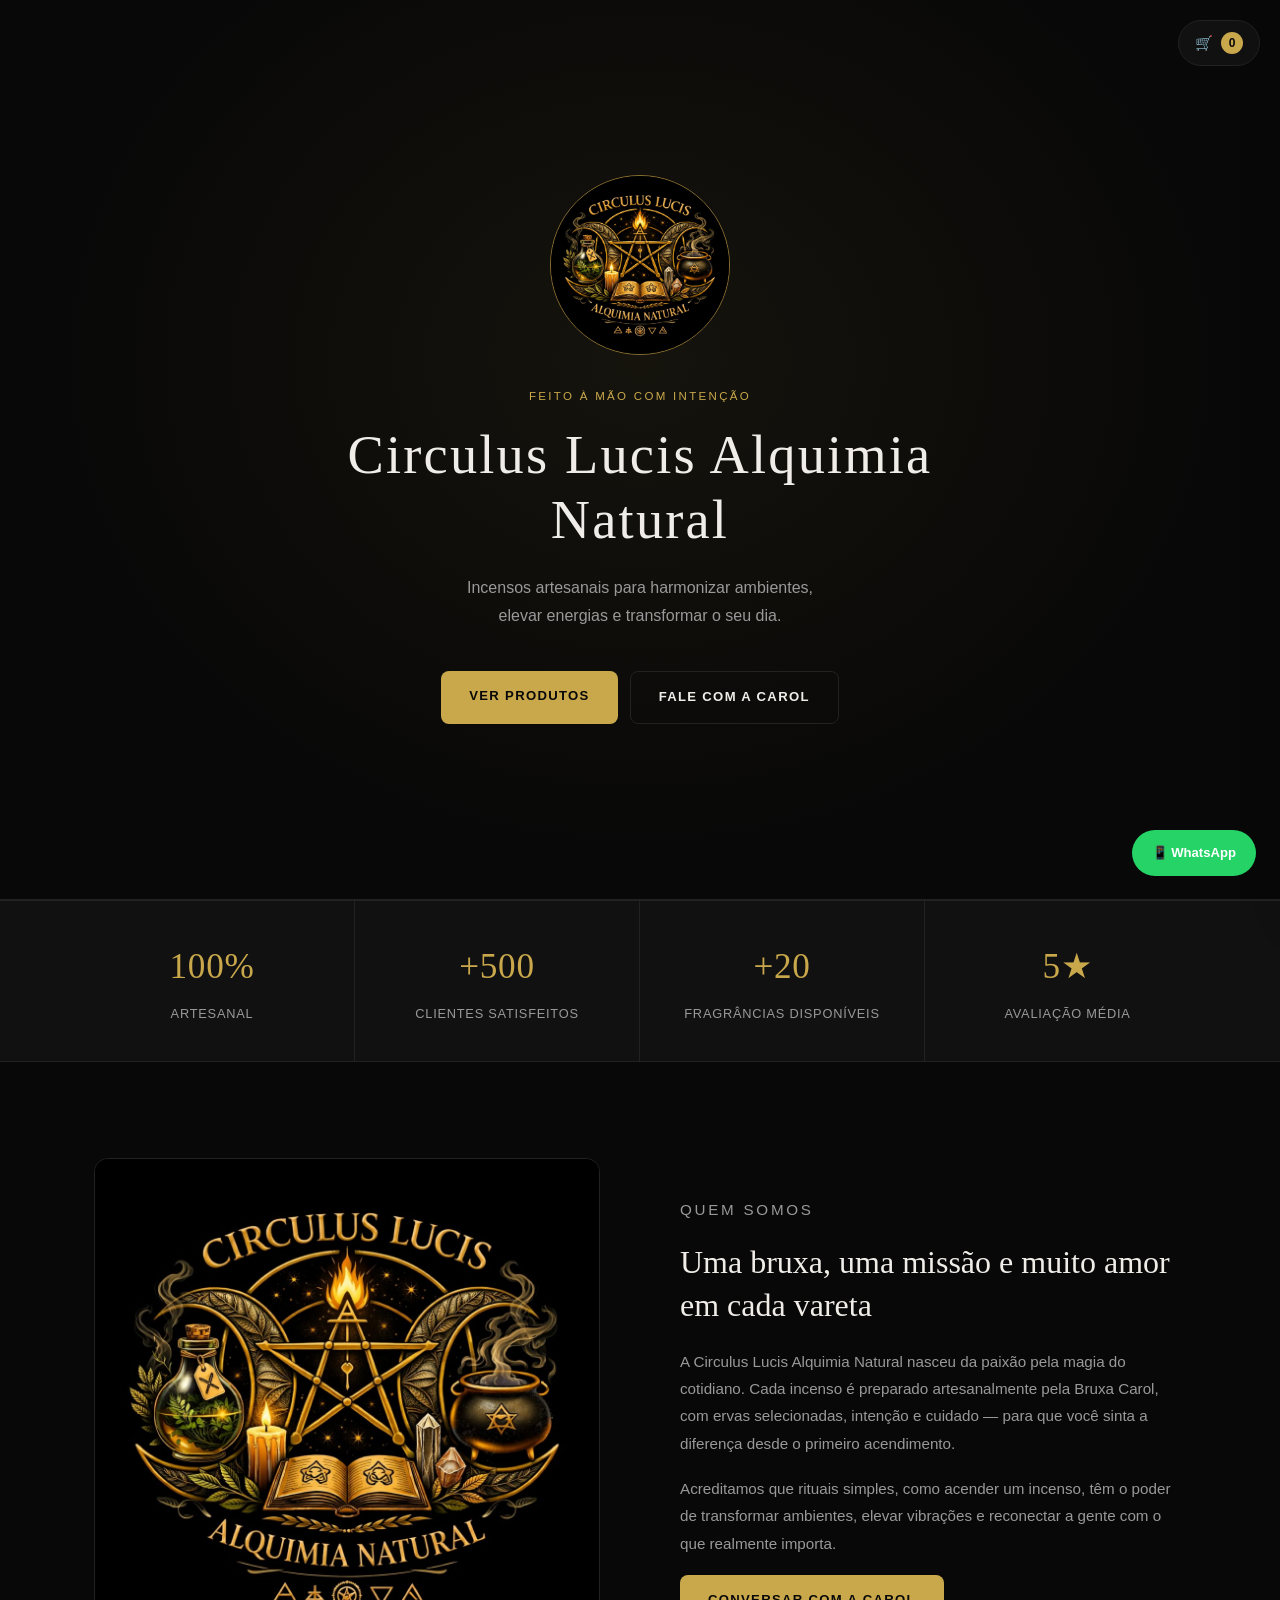
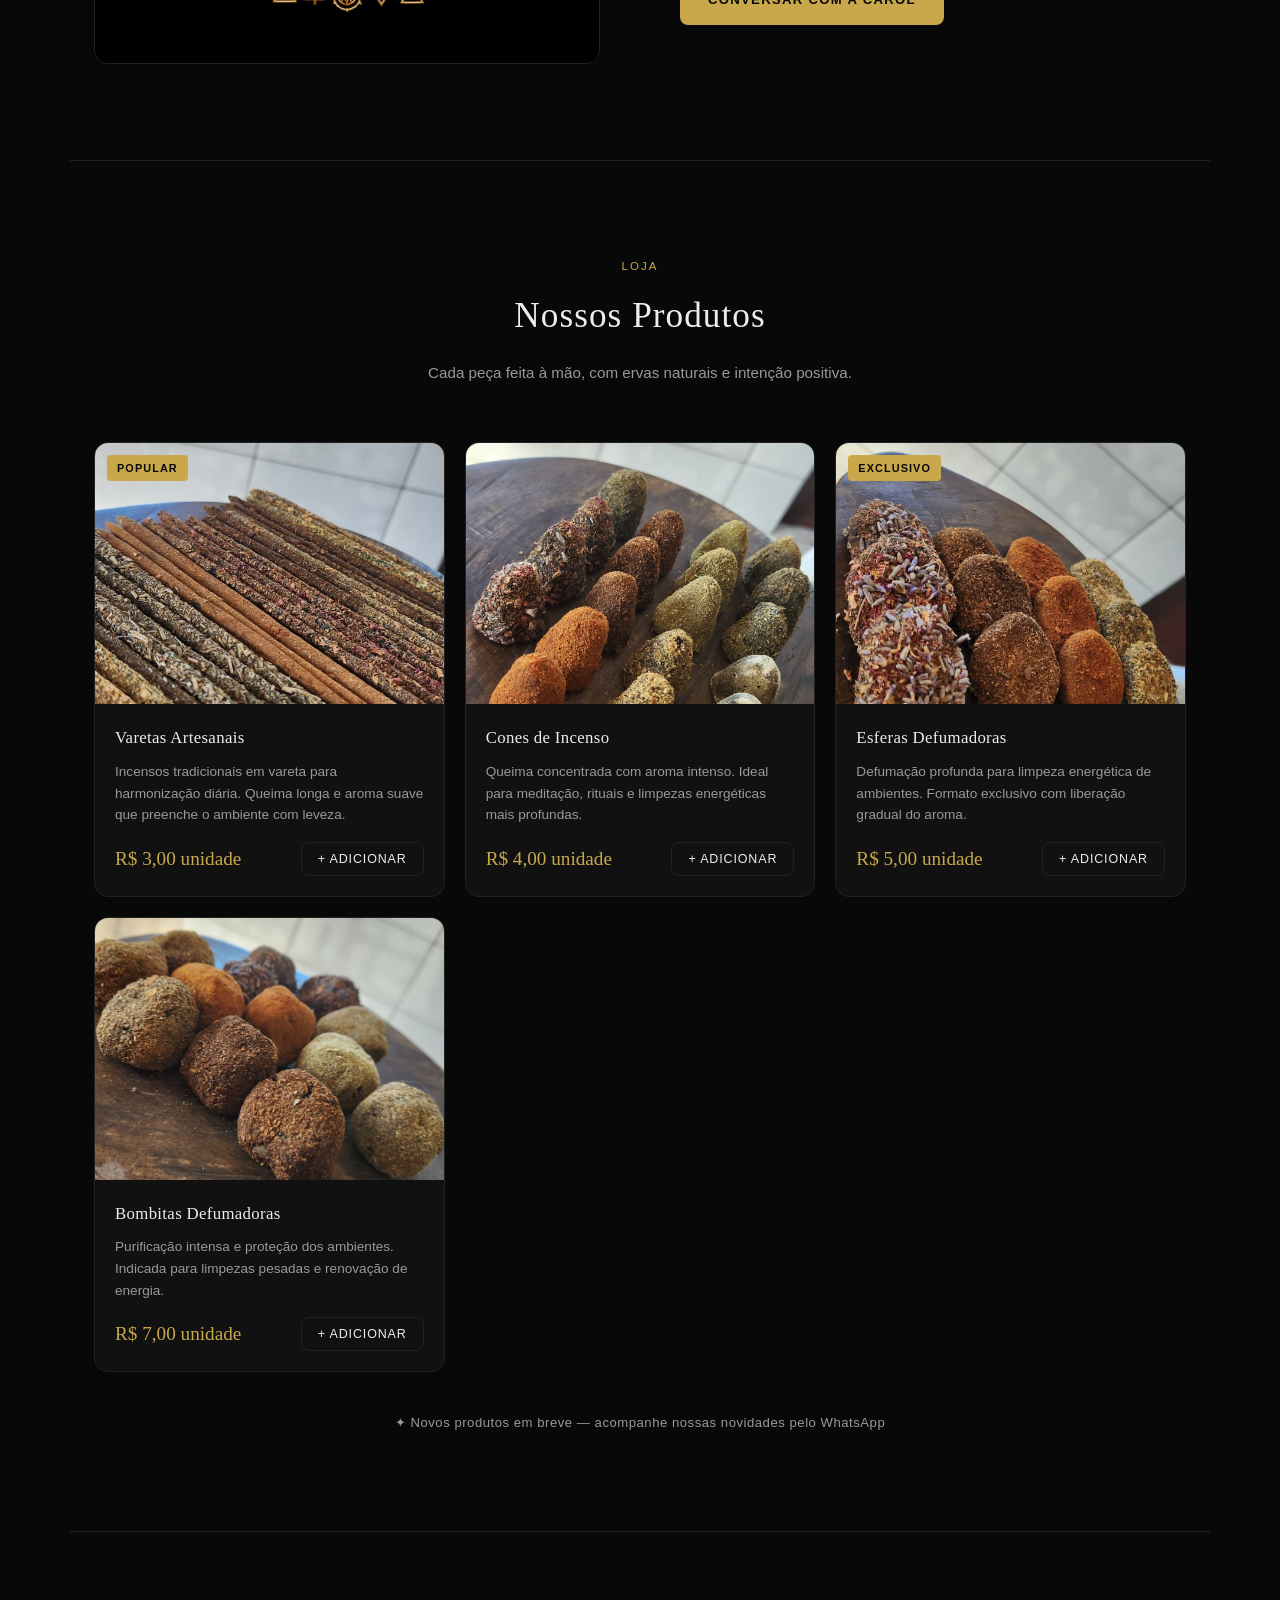
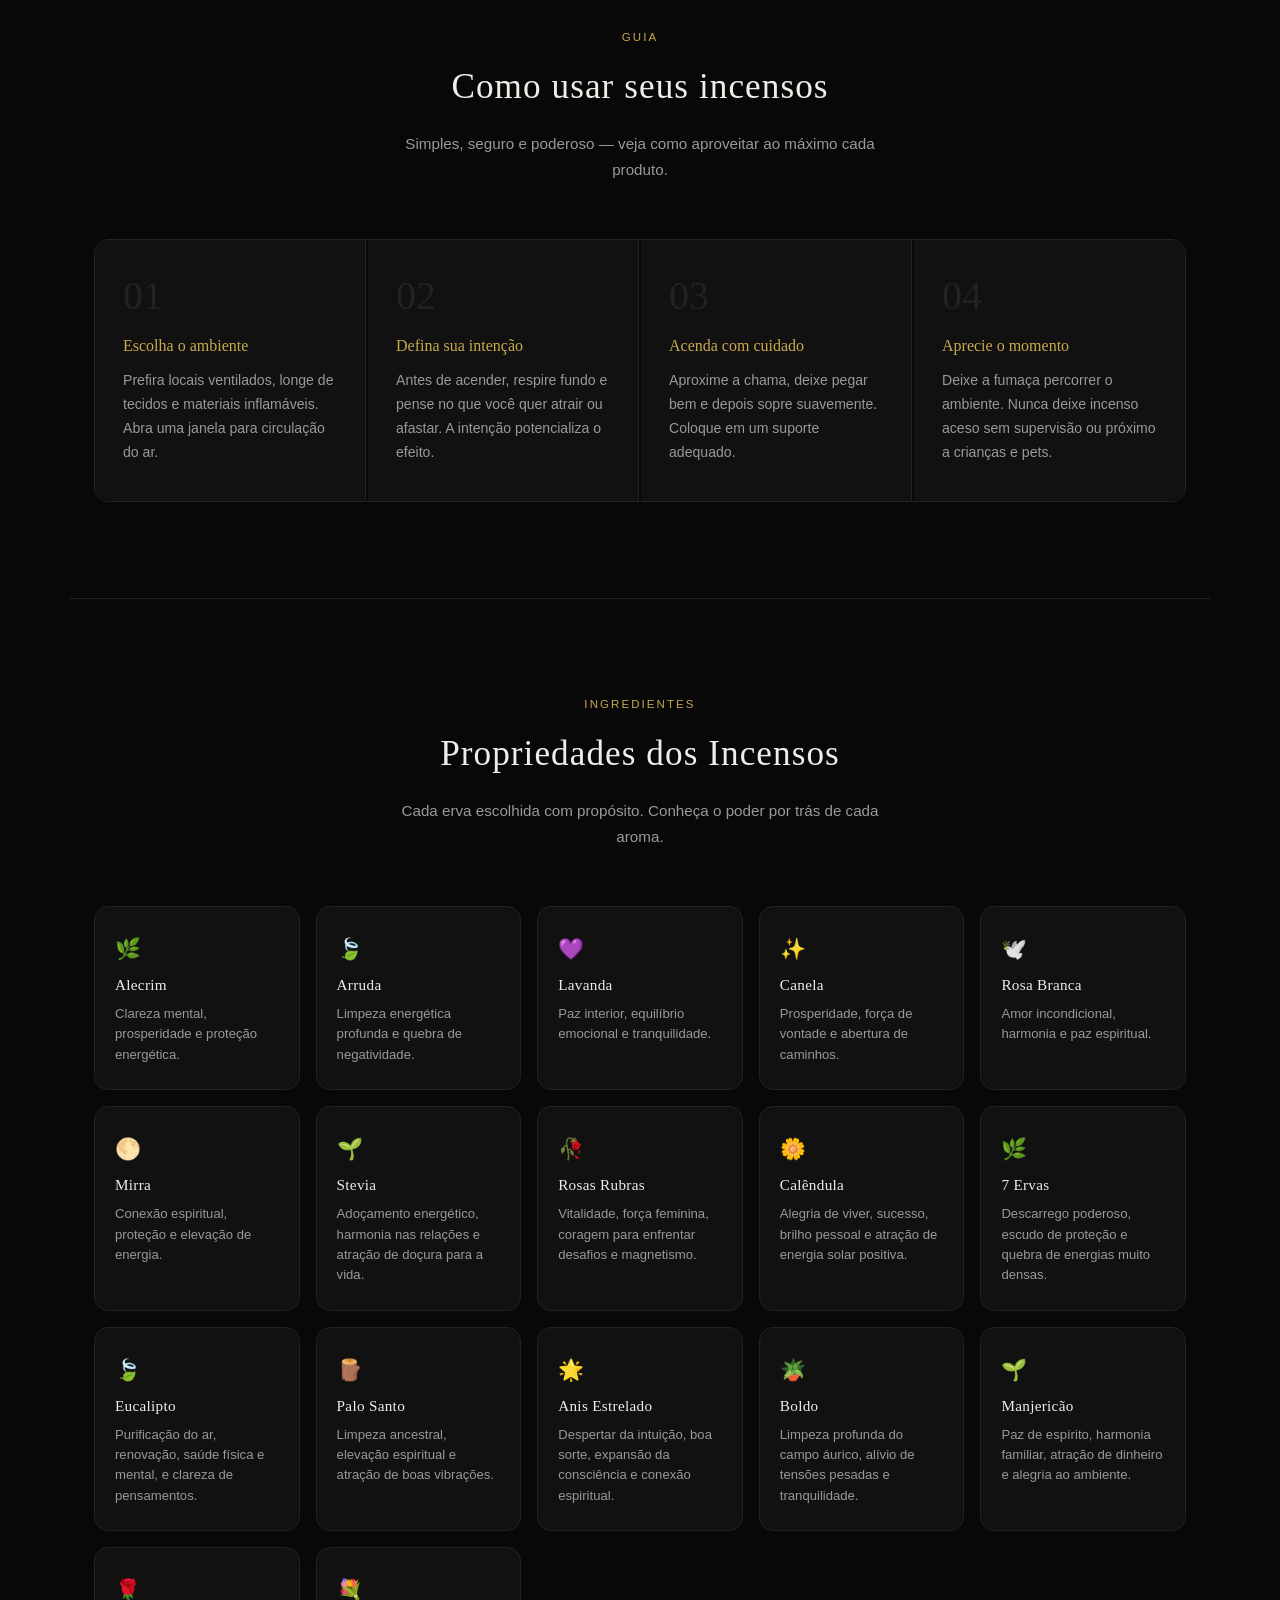
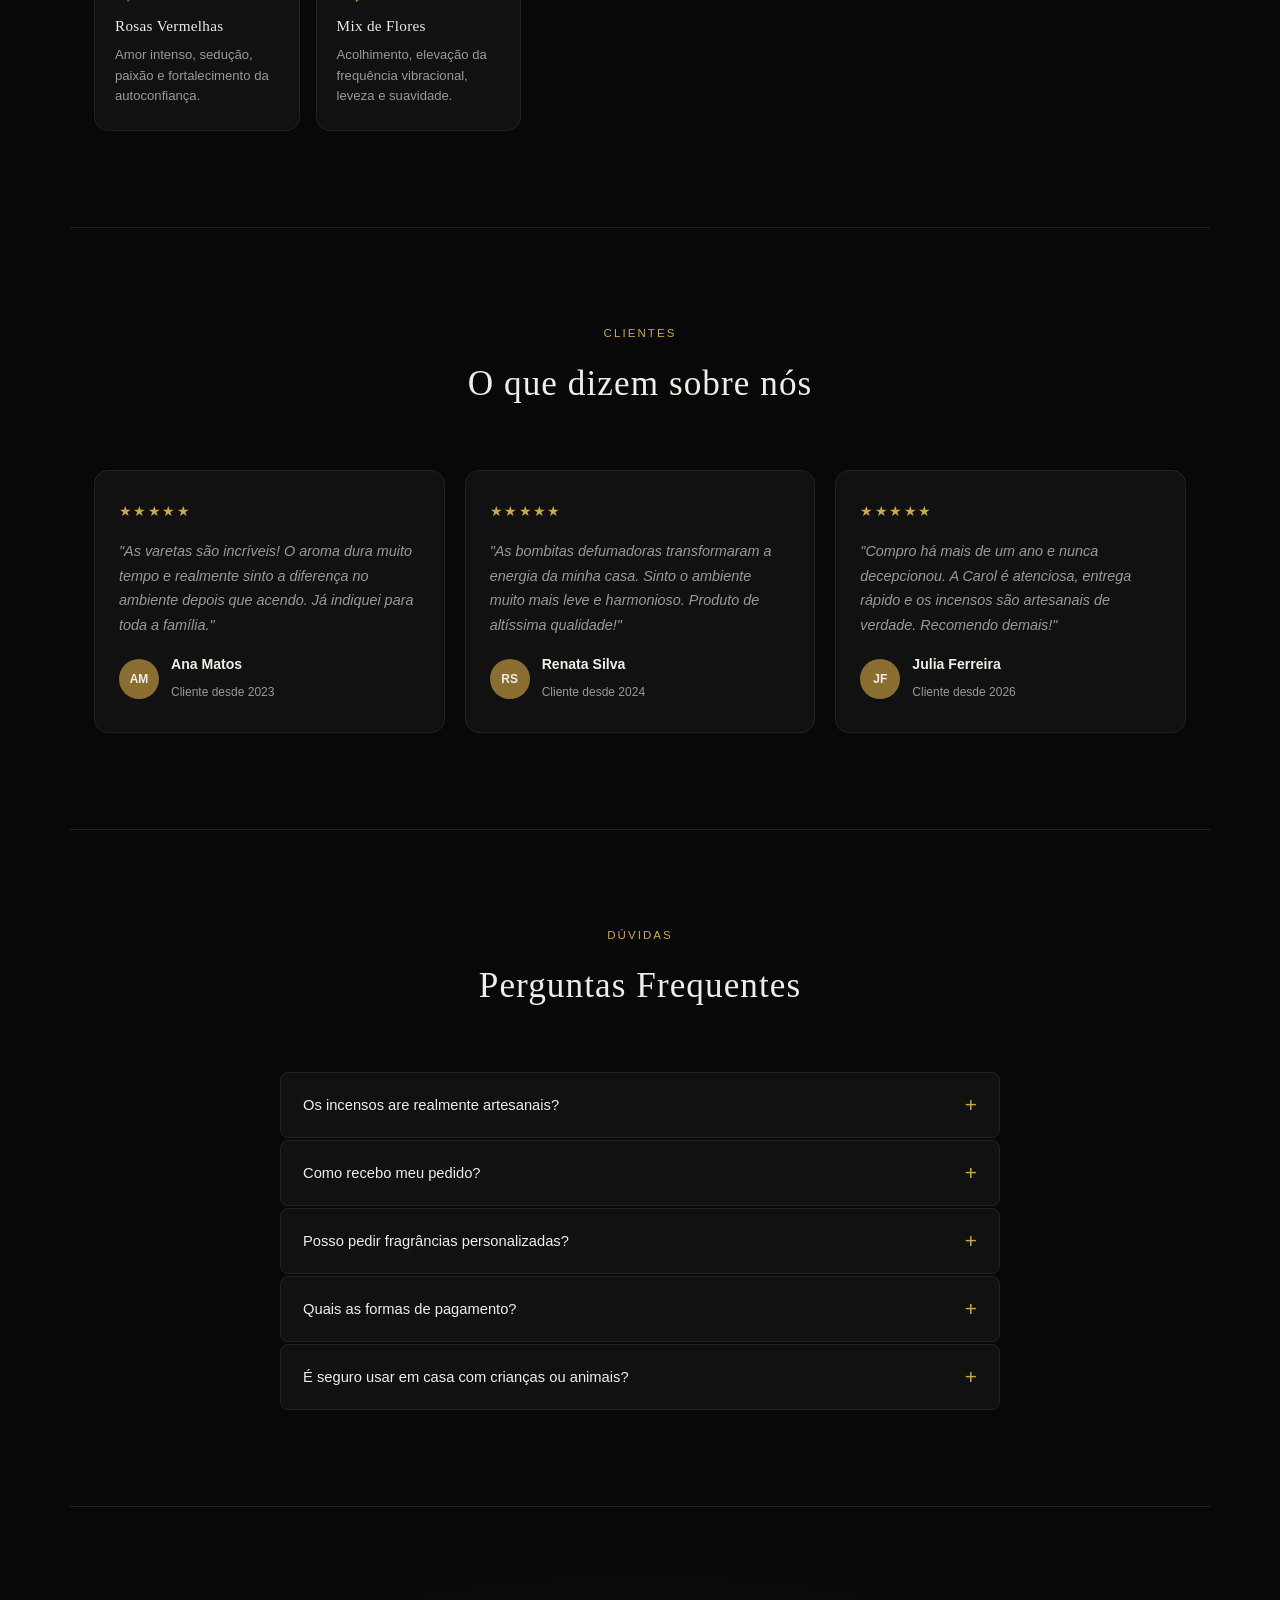
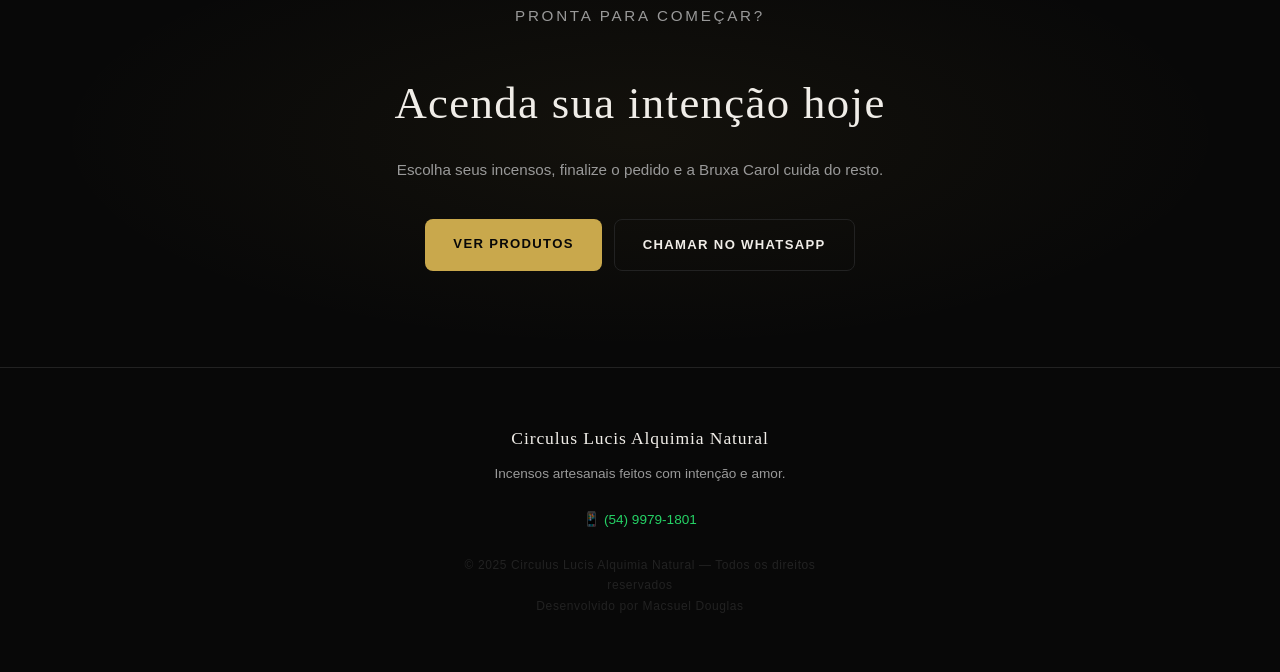
==== site-incensos/index.html @ cf54d152 "Add files via upload Primeiro envio do site" ====
<!DOCTYPE html>
<html lang="pt-BR">
<head>
    <link rel="manifest" href="manifest.json">
    <meta charset="UTF-8">
    <meta name="viewport" content="width=device-width, initial-scale=1.0">
    <title>Circulus Lucis Alquimia Natural — Incensos Artesanais</title>
    <link rel="stylesheet" href="style.css">
</head>
<body>

<div class="carrinho-toggle" onclick="toggleCarrinho()" id="carrinhoToggle">
    <span>🛒</span>
    <span id="carrinhoContador">0</span>
</div>

<div class="carrinho-lateral" id="carrinhoLateral">
    <div class="carrinho-header">
        <h2>Seu Carrinho</h2>
        <button class="fechar-carrinho" onclick="toggleCarrinho()">✕</button>
    </div>
    <div id="listaCarrinho" class="lista-itens"></div>
    <div class="carrinho-footer">
        <p id="total" class="total-valor">Total: R$ 0,00</p>
        <button id="finalizarPedido" class="finalizar">Finalizar via WhatsApp</button>
    </div>
</div>

<header class="hero">
    <div class="hero-inner">
        <img src="imagens/logo.jpeg" class="logo" alt="Logo Circulus Lucis Alquimia Natural">
        <p class="tagline-topo">Feito à mão com intenção</p>
        <h1>Circulus Lucis Alquimia Natural</h1>
        <p class="subtitulo">
            Incensos artesanais para harmonizar ambientes,<br>
            elevar energias e transformar o seu dia.
        </p>
        <div class="hero-btns">
            <a href="#produtos" class="botao botao-ouro">Ver Produtos</a>
            <a href="https://wa.me/555499791801" class="botao botao-outline" target="_blank">Fale com a Carol</a>
        </div>
    </div>
</header>

<section class="numeros">
    <div class="numeros-grid">
        <div class="numero-item">
            <span class="numero-valor">100%</span>
            <span class="numero-label">Artesanal</span>
        </div>
        <div class="numero-item">
            <span class="numero-valor">+500</span>
            <span class="numero-label">Clientes satisfeitos</span>
        </div>
        <div class="numero-item">
            <span class="numero-valor">+20</span>
            <span class="numero-label">Fragrâncias disponíveis</span>
        </div>
        <div class="numero-item">
            <span class="numero-valor">5★</span>
            <span class="numero-label">Avaliação média</span>
        </div>
    </div>
</section>

<section class="sobre" id="sobre">
    <div class="sobre-inner">
        <div class="sobre-img-wrap">
            <img src="imagens/logo.jpeg" alt="Bruxa Carol" class="sobre-img">
        </div>
        <div class="sobre-texto">
            <p class="secao-label">Quem somos</p>
            <h2>Uma bruxa, uma missão e muito amor em cada vareta</h2>
            <p>A Circulus Lucis Alquimia Natural nasceu da paixão pela magia do cotidiano. Cada incenso é preparado artesanalmente pela Bruxa Carol, com ervas selecionadas, intenção e cuidado — para que você sinta a diferença desde o primeiro acendimento.</p>
            <p>Acreditamos que rituais simples, como acender um incenso, têm o poder de transformar ambientes, elevar vibrações e reconectar a gente com o que realmente importa.</p>
            <a href="https://wa.me/555499791801" class="botao botao-ouro" target="_blank">Conversar com a Carol</a>
        </div>
    </div>
</section>

<section class="produtos" id="produtos">
    <div class="secao-topo">
        <p class="secao-label">Loja</p>
        <h2>Nossos Produtos</h2>
        <p class="secao-desc">Cada peça feita à mão, com ervas naturais e intenção positiva.</p>
    </div>

    <div class="grid-produtos">

        <div class="card">
            <div class="card-img-wrap">
                <img src="imagens/varetas.jpg" alt="Varetas Artesanais">
                <span class="card-badge">Popular</span>
            </div>
            <div class="card-corpo">
                <h3>Varetas Artesanais</h3>
                <p>Incensos tradicionais em vareta para harmonização diária. Queima longa e aroma suave que preenche o ambiente com leveza.</p>
                <div class="card-rodape">
                    <span class="preco">R$ 3,00 unidade</span>
                    <button onclick="adicionarAoCarrinho('Varetas Artesanais', 3)">+ Adicionar</button>
                </div>
            </div>
        </div>

        <div class="card">
            <div class="card-img-wrap">
                <img src="imagens/cones.jpg" alt="Cones de Incenso">
            </div>
            <div class="card-corpo">
                <h3>Cones de Incenso</h3>
                <p>Queima concentrada com aroma intenso. Ideal para meditação, rituais e limpezas energéticas mais profundas.</p>
                <div class="card-rodape">
                    <span class="preco">R$ 4,00 unidade</span>
                    <button onclick="adicionarAoCarrinho('Cone de Incenso', 4)">+ Adicionar</button>
                </div>
            </div>
        </div>

        <div class="card">
            <div class="card-img-wrap">
                <img src="imagens/esferas.jpg" alt="Esferas Defumadoras">
                <span class="card-badge">Exclusivo</span>
            </div>
            <div class="card-corpo">
                <h3>Esferas Defumadoras</h3>
                <p>Defumação profunda para limpeza energética de ambientes. Formato exclusivo com liberação gradual do aroma.</p>
                <div class="card-rodape">
                    <span class="preco">R$ 5,00 unidade</span>
                    <button onclick="adicionarAoCarrinho('Esfera Defumadora', 5)">+ Adicionar</button>
                </div>
            </div>
        </div>

        <div class="card">
            <div class="card-img-wrap">
                <img src="imagens/bombitas.jpg" alt="Bombitas Defumadoras">
            </div>
            <div class="card-corpo">
                <h3>Bombitas Defumadoras</h3>
                <p>Purificação intensa e proteção dos ambientes. Indicada para limpezas pesadas e renovação de energia.</p>
                <div class="card-rodape">
                    <span class="preco">R$ 7,00 unidade</span>
                    <button onclick="adicionarAoCarrinho('Bombita Defumadora', 7)">+ Adicionar</button>
                </div>
            </div>
        </div>

    </div>

    <p class="produtos-aviso">✦ Novos produtos em breve — acompanhe nossas novidades pelo WhatsApp</p>
</section>

<section class="como-usar" id="como-usar">
    <div class="secao-topo">
        <p class="secao-label">Guia</p>
        <h2>Como usar seus incensos</h2>
        <p class="secao-desc">Simples, seguro e poderoso — veja como aproveitar ao máximo cada produto.</p>
    </div>
    <div class="passos-grid">
        <div class="passo">
            <div class="passo-num">01</div>
            <h3>Escolha o ambiente</h3>
            <p>Prefira locais ventilados, longe de tecidos e materiais inflamáveis. Abra uma janela para circulação do ar.</p>
        </div>
        <div class="passo">
            <div class="passo-num">02</div>
            <h3>Defina sua intenção</h3>
            <p>Antes de acender, respire fundo e pense no que você quer atrair ou afastar. A intenção potencializa o efeito.</p>
        </div>
        <div class="passo">
            <div class="passo-num">03</div>
            <h3>Acenda com cuidado</h3>
            <p>Aproxime a chama, deixe pegar bem e depois sopre suavemente. Coloque em um suporte adequado.</p>
        </div>
        <div class="passo">
            <div class="passo-num">04</div>
            <h3>Aprecie o momento</h3>
            <p>Deixe a fumaça percorrer o ambiente. Nunca deixe incenso aceso sem supervisão ou próximo a crianças e pets.</p>
        </div>
    </div>
</section>

<section class="propriedades" id="propriedades">
    <div class="secao-topo">
        <p class="secao-label">Ingredientes</p>
        <h2>Propriedades dos Incensos</h2>
        <p class="secao-desc">Cada erva escolhida com propósito. Conheça o poder por trás de cada aroma.</p>
    </div>
    <div class="propriedades-grid">
        
        <div class="prop-item">
            <span class="prop-icone">🌿</span>
            <span class="prop-nome">Alecrim</span>
            <span class="prop-desc">Clareza mental, prosperidade e proteção energética.</span>
        </div>
        <div class="prop-item">
            <span class="prop-icone">🍃</span>
            <span class="prop-nome">Arruda</span>
            <span class="prop-desc">Limpeza energética profunda e quebra de negatividade.</span>
        </div>
        <div class="prop-item">
            <span class="prop-icone">💜</span>
            <span class="prop-nome">Lavanda</span>
            <span class="prop-desc">Paz interior, equilíbrio emocional e tranquilidade.</span>
        </div>
        <div class="prop-item">
            <span class="prop-icone">✨</span>
            <span class="prop-nome">Canela</span>
            <span class="prop-desc">Prosperidade, força de vontade e abertura de caminhos.</span>
        </div>
        <div class="prop-item">
            <span class="prop-icone">🕊️</span>
            <span class="prop-nome">Rosa Branca</span>
            <span class="prop-desc">Amor incondicional, harmonia e paz espiritual.</span>
        </div>
        <div class="prop-item">
            <span class="prop-icone">🌕</span>
            <span class="prop-nome">Mirra</span>
            <span class="prop-desc">Conexão espiritual, proteção e elevação de energia.</span>
        </div>
        <div class="prop-item">
            <span class="prop-icone">🌱</span>
            <span class="prop-nome">Stevia</span>
            <span class="prop-desc">Adoçamento energético, harmonia nas relações e atração de doçura para a vida.</span>
        </div>
        <div class="prop-item">
            <span class="prop-icone">🥀</span>
            <span class="prop-nome">Rosas Rubras</span>
            <span class="prop-desc">Vitalidade, força feminina, coragem para enfrentar desafios e magnetismo.</span>
        </div>
        <div class="prop-item">
            <span class="prop-icone">🌼</span>
            <span class="prop-nome">Calêndula</span>
            <span class="prop-desc">Alegria de viver, sucesso, brilho pessoal e atração de energia solar positiva.</span>
        </div>
        <div class="prop-item">
            <span class="prop-icone">🌿</span>
            <span class="prop-nome">7 Ervas</span>
            <span class="prop-desc">Descarrego poderoso, escudo de proteção e quebra de energias muito densas.</span>
        </div>
        <div class="prop-item">
            <span class="prop-icone">🍃</span>
            <span class="prop-nome">Eucalipto</span>
            <span class="prop-desc">Purificação do ar, renovação, saúde física e mental, e clareza de pensamentos.</span>
        </div>
        <div class="prop-item">
            <span class="prop-icone">🪵</span>
            <span class="prop-nome">Palo Santo</span>
            <span class="prop-desc">Limpeza ancestral, elevação espiritual e atração de boas vibrações.</span>
        </div>
        <div class="prop-item">
            <span class="prop-icone">🌟</span>
            <span class="prop-nome">Anis Estrelado</span>
            <span class="prop-desc">Despertar da intuição, boa sorte, expansão da consciência e conexão espiritual.</span>
        </div>
        <div class="prop-item">
            <span class="prop-icone">🪴</span>
            <span class="prop-nome">Boldo</span>
            <span class="prop-desc">Limpeza profunda do campo áurico, alívio de tensões pesadas e tranquilidade.</span>
        </div>
        <div class="prop-item">
            <span class="prop-icone">🌱</span>
            <span class="prop-nome">Manjericão</span>
            <span class="prop-desc">Paz de espírito, harmonia familiar, atração de dinheiro e alegria ao ambiente.</span>
        </div>
        <div class="prop-item">
            <span class="prop-icone">🌹</span>
            <span class="prop-nome">Rosas Vermelhas</span>
            <span class="prop-desc">Amor intenso, sedução, paixão e fortalecimento da autoconfiança.</span>
        </div>
        <div class="prop-item">
            <span class="prop-icone">💐</span>
            <span class="prop-nome">Mix de Flores</span>
            <span class="prop-desc">Acolhimento, elevação da frequência vibracional, leveza e suavidade.</span>
        </div>

    </div>
</section>

<section class="depoimentos" id="depoimentos">
    <div class="secao-topo">
        <p class="secao-label">Clientes</p>
        <h2>O que dizem sobre nós</h2>
    </div>
    <div class="depoimentos-grid">
        <div class="depo-card">
            <div class="depo-estrelas">★★★★★</div>
            <p>"As varetas são incríveis! O aroma dura muito tempo e realmente sinto a diferença no ambiente depois que acendo. Já indiquei para toda a família."</p>
            <div class="depo-autor">
                <div class="depo-avatar">AM</div>
                <div>
                    <strong>Ana Matos</strong>
                    <span>Cliente desde 2023</span>
                </div>
            </div>
        </div>
        <div class="depo-card">
            <div class="depo-estrelas">★★★★★</div>
            <p>"As bombitas defumadoras transformaram a energia da minha casa. Sinto o ambiente muito mais leve e harmonioso. Produto de altíssima qualidade!"</p>
            <div class="depo-autor">
                <div class="depo-avatar">RS</div>
                <div>
                    <strong>Renata Silva</strong>
                    <span>Cliente desde 2024</span>
                </div>
            </div>
        </div>
        <div class="depo-card">
            <div class="depo-estrelas">★★★★★</div>
            <p>"Compro há mais de um ano e nunca decepcionou. A Carol é atenciosa, entrega rápido e os incensos são artesanais de verdade. Recomendo demais!"</p>
            <div class="depo-autor">
                <div class="depo-avatar">JF</div>
                <div>
                    <strong>Julia Ferreira</strong>
                    <span>Cliente desde 2026</span>
                </div>
            </div>
        </div>
    </div>
</section>

<section class="faq" id="faq">
    <div class="secao-topo">
        <p class="secao-label">Dúvidas</p>
        <h2>Perguntas Frequentes</h2>
    </div>
    <div class="faq-lista">
        <div class="faq-item">
            <button class="faq-pergunta" onclick="toggleFaq(this)">
                Os incensos are realmente artesanais?
                <span class="faq-icone">+</span>
            </button>
            <div class="faq-resposta">
                <p>Sim! Todos os nossos incensos são produzidos à mão pela Bruxa Carol, com ervas naturais selecionadas. Nenhum produto é industrializado — cada peça carrega cuidado e intenção desde a produção.</p>
            </div>
        </div>
        <div class="faq-item">
            <button class="faq-pergunta" onclick="toggleFaq(this)">
                Como recebo meu pedido?
                <span class="faq-icone">+</span>
            </button>
            <div class="faq-resposta">
                <p>Após finalizar seu pedido pelo WhatsApp, a Carol entra em contato para combinar entrega ou retirada. Trabalhamos com entrega local e envio pelos Correios para todo o Brasil.</p>
            </div>
        </div>
        <div class="faq-item">
            <button class="faq-pergunta" onclick="toggleFaq(this)">
                Posso pedir fragrâncias personalizadas?
                <span class="faq-icone">+</span>
            </button>
            <div class="faq-resposta">
                <p>Com certeza! Temos mais de 20 fragrâncias disponíveis além das que aparecem no site. Entre em contato pelo WhatsApp e a Carol te ajuda a escolher a combinação perfeita para sua necessidade.</p>
            </div>
        </div>
        <div class="faq-item">
            <button class="faq-pergunta" onclick="toggleFaq(this)">
                Quais as formas de pagamento?
                <span class="faq-icone">+</span>
            </button>
            <div class="faq-resposta">
                <p>Aceitamos Pix, transferência bancária e dinheiro em espécie. Para pedidos maiores, consulte condições especiais diretamente com a Carol pelo WhatsApp.</p>
            </div>
        </div>
        <div class="faq-item">
            <button class="faq-pergunta" onclick="toggleFaq(this)">
                É seguro usar em casa com crianças ou animais?
                <span class="faq-icone">+</span>
            </button>
            <div class="faq-resposta">
                <p>Recomendamos sempre usar em ambientes ventilados e nunca deixar incenso aceso sem supervisão. Com crianças e animais, prefira acender em cômodos separados e aguardar a fumaça dissipar antes de permitir acesso.</p>
            </div>
        </div>
    </div>
</section>

<section class="cta-final">
    <div class="cta-inner">
        <p class="secao-label">Pronta para começar?</p>
        <h2>Acenda sua intenção hoje</h2>
        <p>Escolha seus incensos, finalize o pedido e a Bruxa Carol cuida do resto.</p>
        <div class="hero-btns">
            <a href="#produtos" class="botao botao-ouro">Ver Produtos</a>
            <a href="https://wa.me/555499791801" class="botao botao-outline" target="_blank">Chamar no WhatsApp</a>
        </div>
    </div>
</section>

<footer>
    <div class="footer-inner">
        <p class="footer-nome">Circulus Lucis Alquimia Natural</p>
        <p class="footer-desc">Incensos artesanais feitos com intenção e amor.</p>
        <a href="https://wa.me/555499791801" class="footer-wp" target="_blank">📱 (54) 9979-1801</a>
        <p class="footer-copy">© 2025 Circulus Lucis Alquimia Natural — Todos os direitos reservados</p>
        <p class="footer-copy"> Desenvolvido por Macsuel Douglas </p>
    </div>
</footer>

<a href="https://wa.me/555499791801" class="whatsapp-fixo" target="_blank">📱 WhatsApp</a>

<script src="script.js"></script>
<script>
function toggleCarrinho() {
    document.getElementById('carrinhoLateral').classList.toggle('aberto');
}

function toggleFaq(btn) {
    const item = btn.parentElement;
    const aberto = item.classList.contains('aberto');
    document.querySelectorAll('.faq-item').forEach(i => i.classList.remove('aberto'));
    if (!aberto) item.classList.add('aberto');
}
</script>

</body>
</html>
---- site-incensos/style.css ----
/* ── Reset & Base ── */
*, *::before, *::after { box-sizing: border-box; margin: 0; padding: 0; }

:root {
    --preto:       #080808;
    --preto-card:  #111111;
    --preto-borda: #222222;
    --preto-hover: #1a1a1a;
    --branco:      #f0ede8;
    --branco-dim:  #999;
    --ouro:        #c9a84c;
    --ouro-claro:  #e2c06a;
    --ouro-escuro: #8a6e2f;
    --verde-wp:    #25D366;
    --radius-sm:   8px;
    --radius-md:   14px;
    --radius-lg:   20px;
}

html { scroll-behavior: smooth; }

body {
    font-family: 'Georgia', serif;
    background: var(--preto);
    color: var(--branco);
    line-height: 1.7;
    overflow-x: hidden;
}

/* ── Tipografia compartilhada ── */
.secao-label {
    font-family: sans-serif;
    font-size: 0.72rem;
    letter-spacing: 0.18em;
    text-transform: uppercase;
    color: var(--ouro);
    display: block;
    margin-bottom: 10px;
}

/* ── Botões ── */
.botao {
    display: inline-block;
    padding: 14px 28px;
    border-radius: var(--radius-sm);
    font-family: sans-serif;
    font-size: 0.82rem;
    letter-spacing: 0.1em;
    text-transform: uppercase;
    font-weight: 700;
    text-decoration: none;
    cursor: pointer;
    transition: all 0.2s;
    border: none;
}
.botao-ouro {
    background: var(--ouro);
    color: var(--preto);
}
.botao-ouro:hover { background: var(--ouro-claro); }
.botao-outline {
    background: transparent;
    color: var(--branco);
    border: 1px solid var(--preto-borda);
}
.botao-outline:hover { border-color: var(--ouro); color: var(--ouro); }

/* ── Seção padrão ── */
.secao-topo {
    text-align: center;
    margin-bottom: 56px;
}
.secao-topo h2 {
    font-size: clamp(1.6rem, 3vw, 2.2rem);
    font-weight: 400;
    letter-spacing: 0.03em;
    margin-bottom: 14px;
}
.secao-desc {
    font-family: sans-serif;
    font-size: 0.95rem;
    color: var(--branco-dim);
    max-width: 520px;
    margin: 0 auto;
    line-height: 1.7;
}

section {
    max-width: 1140px;
    margin: 0 auto;
    padding: 96px 24px;
}

/* ── HERO ── */
.hero {
    min-height: 100vh;
    display: flex;
    align-items: center;
    justify-content: center;
    text-align: center;
    padding: 80px 24px;
    border-bottom: 1px solid var(--preto-borda);
    position: relative;
    max-width: 100%;
}

.hero::before {
    content: '';
    position: absolute;
    inset: 0;
    background: radial-gradient(ellipse at 50% 40%, rgba(201,168,76,0.07) 0%, transparent 65%);
    pointer-events: none;
}

.hero-inner {
    position: relative;
    max-width: 680px;
}

.logo {
    width: 180px;
    height: 180px;
    object-fit: cover;
    border-radius: 50%;
    border: 1px solid var(--ouro-escuro);
    display: block;
    margin: 0 auto 32px;
}

.tagline-topo {
    font-family: sans-serif;
    font-size: 0.72rem;
    letter-spacing: 0.2em;
    text-transform: uppercase;
    color: var(--ouro);
    margin-bottom: 16px;
}

.hero h1 {
    font-size: clamp(2rem, 5vw, 3.4rem);
    font-weight: 400;
    letter-spacing: 0.04em;
    line-height: 1.2;
    margin-bottom: 20px;
}

.subtitulo {
    font-family: sans-serif;
    font-size: 1rem;
    color: var(--branco-dim);
    line-height: 1.8;
    margin-bottom: 40px;
}

.hero-btns {
    display: flex;
    gap: 12px;
    justify-content: center;
    flex-wrap: wrap;
}

/* ── NÚMEROS ── */
.numeros {
    max-width: 100%;
    background: var(--preto-card);
    border-top: 1px solid var(--preto-borda);
    border-bottom: 1px solid var(--preto-borda);
    padding: 0;
    margin: 0;
}
.numeros-grid {
    max-width: 1140px;
    margin: 0 auto;
    display: grid;
    grid-template-columns: repeat(4, 1fr);
    padding: 0;
}
.numero-item {
    display: flex;
    flex-direction: column;
    align-items: center;
    padding: 36px 16px;
    border-right: 1px solid var(--preto-borda);
    gap: 6px;
}
.numero-item:last-child { border-right: none; }
.numero-valor {
    font-size: clamp(1.6rem, 3vw, 2.2rem);
    font-weight: 400;
    color: var(--ouro);
    letter-spacing: 0.02em;
}
.numero-label {
    font-family: sans-serif;
    font-size: 0.8rem;
    color: var(--branco-dim);
    letter-spacing: 0.06em;
    text-transform: uppercase;
}

/* ── SOBRE ── */
.sobre {
    border-bottom: 1px solid var(--preto-borda);
}
.sobre-inner {
    display: grid;
    grid-template-columns: 1fr 1fr;
    gap: 80px;
    align-items: center;
}
.sobre-img-wrap {
    position: relative;
}
.sobre-img {
    width: 100%;
    aspect-ratio: 1;
    object-fit: cover;
    border-radius: var(--radius-md);
    border: 1px solid var(--preto-borda);
    display: block;
}
.sobre-texto h2 {
    font-size: clamp(1.4rem, 2.5vw, 2rem);
    font-weight: 400;
    line-height: 1.35;
    margin-bottom: 20px;
}
.sobre-texto p {
    font-family: sans-serif;
    font-size: 0.95rem;
    color: var(--branco-dim);
    margin-bottom: 18px;
    line-height: 1.8;
}

/* ── PRODUTOS ── */
.produtos {
    border-bottom: 1px solid var(--preto-borda);
}

.grid-produtos {
    display: grid;
    grid-template-columns: repeat(auto-fit, minmax(260px, 1fr));
    gap: 20px;
    margin-bottom: 40px;
}

.card {
    background: var(--preto-card);
    border: 1px solid var(--preto-borda);
    border-radius: var(--radius-md);
    overflow: hidden;
    transition: border-color 0.2s, transform 0.2s;
    display: flex;
    flex-direction: column;
}

.card:hover {
    border-color: var(--ouro-escuro);
    transform: translateY(-3px);
}

.card-img-wrap {
    position: relative;
    aspect-ratio: 4/3;
    overflow: hidden;
    background: #0d0d0d;
}

.card-img-wrap img {
    width: 100%;
    height: 100%;
    object-fit: cover;
    display: block;
    transition: transform 0.4s;
}

.card:hover .card-img-wrap img {
    transform: scale(1.04);
}

.card-badge {
    position: absolute;
    top: 12px;
    left: 12px;
    background: var(--ouro);
    color: var(--preto);
    font-family: sans-serif;
    font-size: 0.68rem;
    font-weight: 700;
    letter-spacing: 0.1em;
    text-transform: uppercase;
    padding: 4px 10px;
    border-radius: 4px;
}

.card-corpo {
    padding: 20px;
    display: flex;
    flex-direction: column;
    flex: 1;
}

.card-corpo h3 {
    font-size: 1.05rem;
    font-weight: 400;
    letter-spacing: 0.02em;
    margin-bottom: 8px;
}

.card-corpo p {
    font-family: sans-serif;
    font-size: 0.85rem;
    color: var(--branco-dim);
    line-height: 1.6;
    flex: 1;
    margin-bottom: 16px;
}

.card-rodape {
    display: flex;
    align-items: center;
    justify-content: space-between;
    gap: 8px;
    margin-top: auto;
}

.preco {
    font-size: 1.2rem;
    font-weight: 400;
    color: var(--ouro);
    font-family: 'Georgia', serif;
}

.card-rodape button {
    background: transparent;
    color: var(--branco);
    border: 1px solid var(--preto-borda);
    padding: 9px 16px;
    border-radius: var(--radius-sm);
    cursor: pointer;
    font-family: sans-serif;
    font-size: 0.78rem;
    letter-spacing: 0.07em;
    text-transform: uppercase;
    white-space: nowrap;
    transition: all 0.2s;
}

.card-rodape button:hover {
    background: var(--ouro);
    color: var(--preto);
    border-color: var(--ouro);
}

.produtos-aviso {
    text-align: center;
    font-family: sans-serif;
    font-size: 0.82rem;
    color: var(--branco-dim);
    letter-spacing: 0.04em;
}

/* ── COMO USAR ── */
.como-usar {
    border-bottom: 1px solid var(--preto-borda);
}

.passos-grid {
    display: grid;
    grid-template-columns: repeat(auto-fit, minmax(220px, 1fr));
    gap: 2px;
    border: 1px solid var(--preto-borda);
    border-radius: var(--radius-md);
    overflow: hidden;
}

.passo {
    padding: 36px 28px;
    background: var(--preto-card);
    border-right: 1px solid var(--preto-borda);
    transition: background 0.2s;
}

.passo:last-child { border-right: none; }
.passo:hover { background: var(--preto-hover); }

.passo-num {
    font-size: 2.5rem;
    font-weight: 400;
    color: var(--preto-borda);
    margin-bottom: 16px;
    line-height: 1;
    font-family: 'Georgia', serif;
}

.passo h3 {
    font-size: 1rem;
    font-weight: 400;
    margin-bottom: 10px;
    color: var(--ouro);
}

.passo p {
    font-family: sans-serif;
    font-size: 0.88rem;
    color: var(--branco-dim);
    line-height: 1.7;
}

/* ── PROPRIEDADES ── */
.propriedades {
    border-bottom: 1px solid var(--preto-borda);
}

.propriedades-grid {
    display: grid;
    grid-template-columns: repeat(auto-fit, minmax(180px, 1fr));
    gap: 16px;
}

.prop-item {
    display: flex;
    flex-direction: column;
    gap: 6px;
    padding: 24px 20px;
    background: var(--preto-card);
    border: 1px solid var(--preto-borda);
    border-radius: var(--radius-md);
    transition: border-color 0.2s;
}

.prop-item:hover { border-color: var(--ouro-escuro); }

.prop-icone { font-size: 1.3rem; }

.prop-nome {
    font-size: 0.95rem;
    font-weight: 400;
    color: var(--branco);
    letter-spacing: 0.02em;
}

.prop-desc {
    font-size: 0.82rem;
    color: var(--branco-dim);
    font-family: sans-serif;
    line-height: 1.55;
}

/* ── DEPOIMENTOS ── */
.depoimentos {
    border-bottom: 1px solid var(--preto-borda);
}

.depoimentos-grid {
    display: grid;
    grid-template-columns: repeat(auto-fit, minmax(280px, 1fr));
    gap: 20px;
}

.depo-card {
    background: var(--preto-card);
    border: 1px solid var(--preto-borda);
    border-radius: var(--radius-md);
    padding: 28px 24px;
    display: flex;
    flex-direction: column;
    gap: 16px;
}

.depo-estrelas {
    color: var(--ouro);
    font-size: 0.9rem;
    letter-spacing: 0.1em;
}

.depo-card p {
    font-family: sans-serif;
    font-size: 0.9rem;
    color: var(--branco-dim);
    line-height: 1.7;
    flex: 1;
    font-style: italic;
}

.depo-autor {
    display: flex;
    align-items: center;
    gap: 12px;
    margin-top: auto;
}

.depo-avatar {
    width: 40px;
    height: 40px;
    border-radius: 50%;
    background: var(--ouro-escuro);
    color: var(--branco);
    display: flex;
    align-items: center;
    justify-content: center;
    font-family: sans-serif;
    font-size: 0.75rem;
    font-weight: 700;
    flex-shrink: 0;
}

.depo-autor strong {
    display: block;
    font-family: sans-serif;
    font-size: 0.88rem;
    font-weight: 600;
    color: var(--branco);
}

.depo-autor span {
    font-family: sans-serif;
    font-size: 0.75rem;
    color: var(--branco-dim);
}

/* ── FAQ ── */
.faq {
    border-bottom: 1px solid var(--preto-borda);
}

.faq-lista {
    max-width: 720px;
    margin: 0 auto;
    display: flex;
    flex-direction: column;
    gap: 2px;
}

.faq-item {
    border: 1px solid var(--preto-borda);
    border-radius: var(--radius-sm);
    overflow: hidden;
    background: var(--preto-card);
}

.faq-pergunta {
    width: 100%;
    display: flex;
    justify-content: space-between;
    align-items: center;
    padding: 20px 22px;
    background: none;
    border: none;
    color: var(--branco);
    font-family: sans-serif;
    font-size: 0.92rem;
    cursor: pointer;
    text-align: left;
    gap: 16px;
    transition: color 0.2s;
}

.faq-pergunta:hover { color: var(--ouro); }

.faq-icone {
    font-size: 1.3rem;
    color: var(--ouro);
    flex-shrink: 0;
    transition: transform 0.25s;
}

.faq-resposta {
    max-height: 0;
    overflow: hidden;
    transition: max-height 0.3s ease, padding 0.3s;
    padding: 0 22px;
}

.faq-resposta p {
    font-family: sans-serif;
    font-size: 0.88rem;
    color: var(--branco-dim);
    line-height: 1.75;
    padding-bottom: 20px;
}

.faq-item.aberto .faq-resposta {
    max-height: 300px;
    padding-top: 4px;
}

.faq-item.aberto .faq-icone { transform: rotate(45deg); }

/* ── CTA FINAL ── */
.cta-final {
    max-width: 100%;
    text-align: center;
    padding: 96px 24px;
    border-bottom: 1px solid var(--preto-borda);
    position: relative;
}

.cta-final::before {
    content: '';
    position: absolute;
    inset: 0;
    background: radial-gradient(ellipse at 50% 50%, rgba(201,168,76,0.06) 0%, transparent 65%);
    pointer-events: none;
}

.cta-inner {
    position: relative;
    max-width: 600px;
    margin: 0 auto;
}

.cta-inner h2 {
    font-size: clamp(1.8rem, 4vw, 2.8rem);
    font-weight: 400;
    letter-spacing: 0.03em;
    margin-bottom: 16px;
}

.cta-inner p {
    font-family: sans-serif;
    color: var(--branco-dim);
    font-size: 0.95rem;
    margin-bottom: 36px;
}

/* ── FOOTER ── */
footer {
    text-align: center;
    padding: 56px 24px;
    max-width: 100%;
}

.footer-inner { max-width: 400px; margin: 0 auto; }

.footer-nome {
    font-size: 1.1rem;
    letter-spacing: 0.05em;
    margin-bottom: 8px;
}

.footer-desc {
    font-family: sans-serif;
    font-size: 0.85rem;
    color: var(--branco-dim);
    margin-bottom: 20px;
}

.footer-wp {
    display: inline-block;
    font-family: sans-serif;
    font-size: 0.85rem;
    color: var(--verde-wp);
    text-decoration: none;
    margin-bottom: 24px;
}

.footer-copy {
    font-family: sans-serif;
    font-size: 0.75rem;
    color: var(--preto-borda);
    letter-spacing: 0.05em;
}

/* ── CARRINHO TOGGLE ── */
.carrinho-toggle {
    position: fixed;
    top: 20px;
    right: 20px;
    background: var(--preto-card);
    color: var(--branco);
    border: 1px solid var(--preto-borda);
    padding: 10px 16px;
    border-radius: 40px;
    cursor: pointer;
    font-family: sans-serif;
    font-size: 0.9rem;
    z-index: 999;
    display: flex;
    align-items: center;
    gap: 8px;
    transition: border-color 0.2s;
    user-select: none;
}

.carrinho-toggle:hover { border-color: var(--ouro); }

#carrinhoContador {
    background: var(--ouro);
    color: var(--preto);
    border-radius: 50%;
    width: 22px;
    height: 22px;
    display: inline-flex;
    align-items: center;
    justify-content: center;
    font-size: 0.75rem;
    font-weight: 700;
}

/* ── CARRINHO LATERAL ── */
.carrinho-lateral {
    position: fixed;
    top: 0;
    right: -420px;
    width: 380px;
    height: 100vh;
    background: var(--preto-card);
    border-left: 1px solid var(--preto-borda);
    z-index: 1000;
    display: flex;
    flex-direction: column;
    transition: right 0.3s ease;
    box-shadow: -8px 0 48px rgba(0,0,0,0.6);
}

.carrinho-lateral.aberto { right: 0; }

.carrinho-header {
    display: flex;
    align-items: center;
    justify-content: space-between;
    padding: 24px 20px;
    border-bottom: 1px solid var(--preto-borda);
}

.carrinho-header h2 {
    font-size: 1rem;
    font-weight: 400;
    letter-spacing: 0.04em;
    color: var(--branco);
}

.fechar-carrinho {
    background: none;
    border: none;
    font-size: 1.1rem;
    cursor: pointer;
    color: var(--branco-dim);
    transition: color 0.2s;
    padding: 4px;
}

.fechar-carrinho:hover { color: var(--branco); }

.lista-itens {
    flex: 1;
    overflow-y: auto;
    padding: 16px 20px;
}

.lista-itens p {
    display: flex;
    align-items: center;
    justify-content: space-between;
    font-family: sans-serif;
    font-size: 0.87rem;
    padding: 13px 0;
    border-bottom: 1px solid var(--preto-borda);
    color: var(--branco);
    gap: 8px;
}

.lista-itens button {
    background: none;
    border: none;
    cursor: pointer;
    color: var(--branco-dim);
    font-size: 0.8rem;
    transition: color 0.2s;
    flex-shrink: 0;
}

.lista-itens button:hover { color: #e55; }

.carrinho-footer {
    padding: 20px;
    border-top: 1px solid var(--preto-borda);
}

.total-valor {
    font-family: sans-serif;
    font-size: 1.05rem;
    font-weight: 600;
    color: var(--branco);
    margin-bottom: 16px;
}

.finalizar {
    width: 100%;
    padding: 14px;
    background: var(--verde-wp);
    color: #fff;
    border: none;
    border-radius: var(--radius-sm);
    cursor: pointer;
    font-family: sans-serif;
    font-size: 0.82rem;
    letter-spacing: 0.08em;
    text-transform: uppercase;
    font-weight: 700;
    transition: opacity 0.2s;
}

.finalizar:hover { opacity: 0.88; }

/* ── WHATSAPP FIXO ── */
.whatsapp-fixo {
    position: fixed;
    bottom: 24px;
    right: 24px;
    background: var(--verde-wp);
    color: #fff;
    padding: 12px 20px;
    border-radius: 40px;
    text-decoration: none;
    font-family: sans-serif;
    font-size: 0.82rem;
    font-weight: 700;
    z-index: 900;
    transition: opacity 0.2s;
}

.whatsapp-fixo:hover { opacity: 0.88; }

/* ── MOBILE ── */
@media (max-width: 768px) {
    section { padding: 64px 20px; }

    .hero { min-height: auto; padding: 64px 20px; }
    .logo { width: 140px; height: 140px; }
    .hero h1 { font-size: 1.9rem; }

    .numeros-grid { grid-template-columns: repeat(2, 1fr); }
    .numero-item:nth-child(2) { border-right: none; }
    .numero-item:nth-child(3) { border-right: 1px solid var(--preto-borda); border-top: 1px solid var(--preto-borda); }
    .numero-item:nth-child(4) { border-right: none; border-top: 1px solid var(--preto-borda); }

    .sobre-inner { grid-template-columns: 1fr; gap: 36px; }
    .sobre-img { max-width: 280px; margin: 0 auto; }

    .grid-produtos { grid-template-columns: 1fr 1fr; gap: 12px; }

    .passos-grid { grid-template-columns: 1fr; }
    .passo { border-right: none; border-bottom: 1px solid var(--preto-borda); }
    .passo:last-child { border-bottom: none; }

    .propriedades-grid { grid-template-columns: 1fr 1fr; }

    .depoimentos-grid { grid-template-columns: 1fr; }

    .carrinho-toggle { top: 12px; right: 12px; padding: 8px 14px; }
    .carrinho-lateral { width: 100%; right: -100%; }
    .whatsapp-fixo { bottom: 16px; right: 16px; font-size: 0.78rem; padding: 10px 16px; }
}

@media (max-width: 480px) {
    .grid-produtos { grid-template-columns: 1fr; }
    .propriedades-grid { grid-template-columns: 1fr; }
    .numeros-grid { grid-template-columns: repeat(2, 1fr); }
}
/* ── Ajustes para Telas de Celular (Mobile) ── */
@media (max-width: 480px) {
    /* Diminui o topo para não ocupar a tela toda */
    header {
        padding: 40px 16px 30px;
    }
    
    .logo {
        width: 300px;
        height: 320px;
    }

    header h1 {
        font-size: 1.8rem;
    }

    /* Força os produtos a ficarem em uma coluna ou duas bem ajustadas */
    .grid-produtos {
        grid-template-columns: 1fr; /* Um produto por linha para priorizar fotos grandes */
        gap: 16px;
    }

    /* Ajusta o tamanho do carrinho lateral para não cortar nas bordas */
    .carrinho-lateral {
        width: 100%; /* Ocupa a tela cheia no celular ao abrir */
        right: -100%;
    }

    /* Move os botões flutuantes para não ficarem um em cima do outro */
    .whatsapp-fixo {
        bottom: 90px; /* Sobe o botão do Whats */
        left: 16px;
    }

    .carrinho-toggle {
        bottom: 16px;
        right: 16px;
    }
}
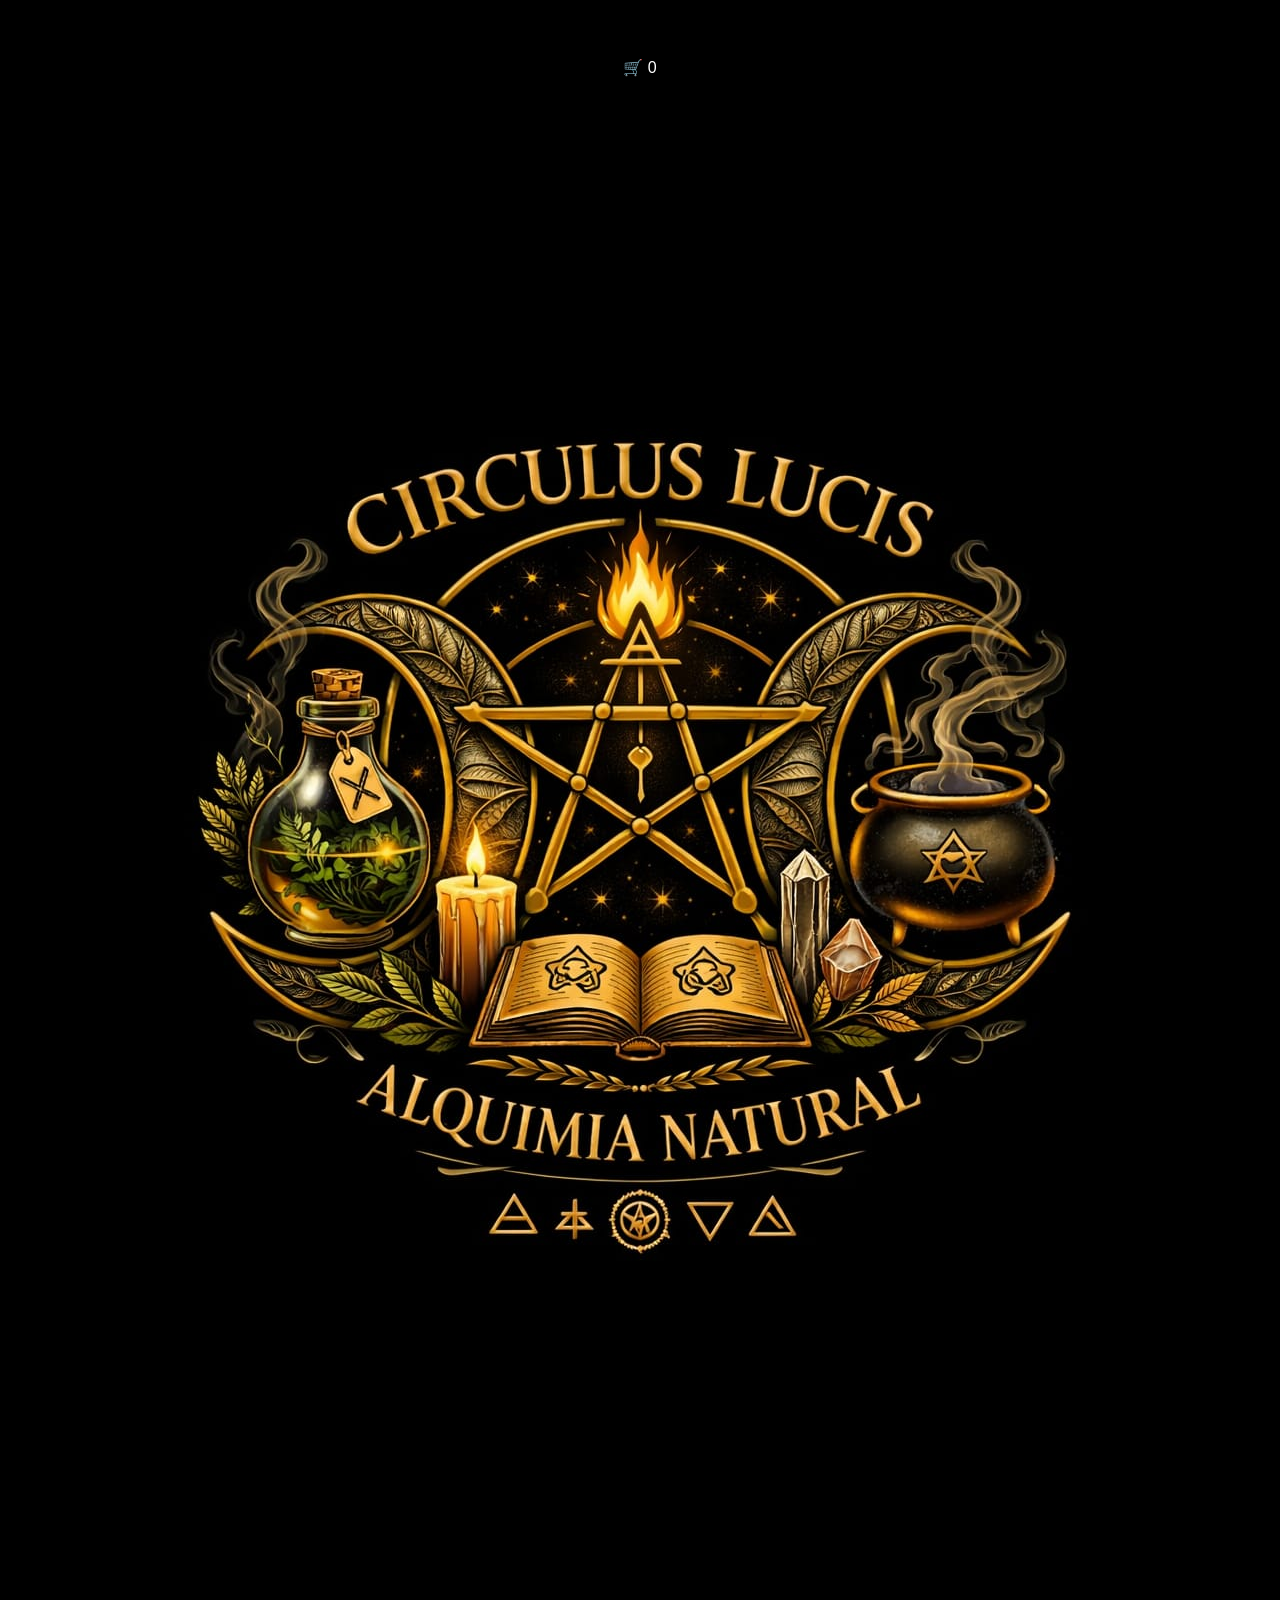
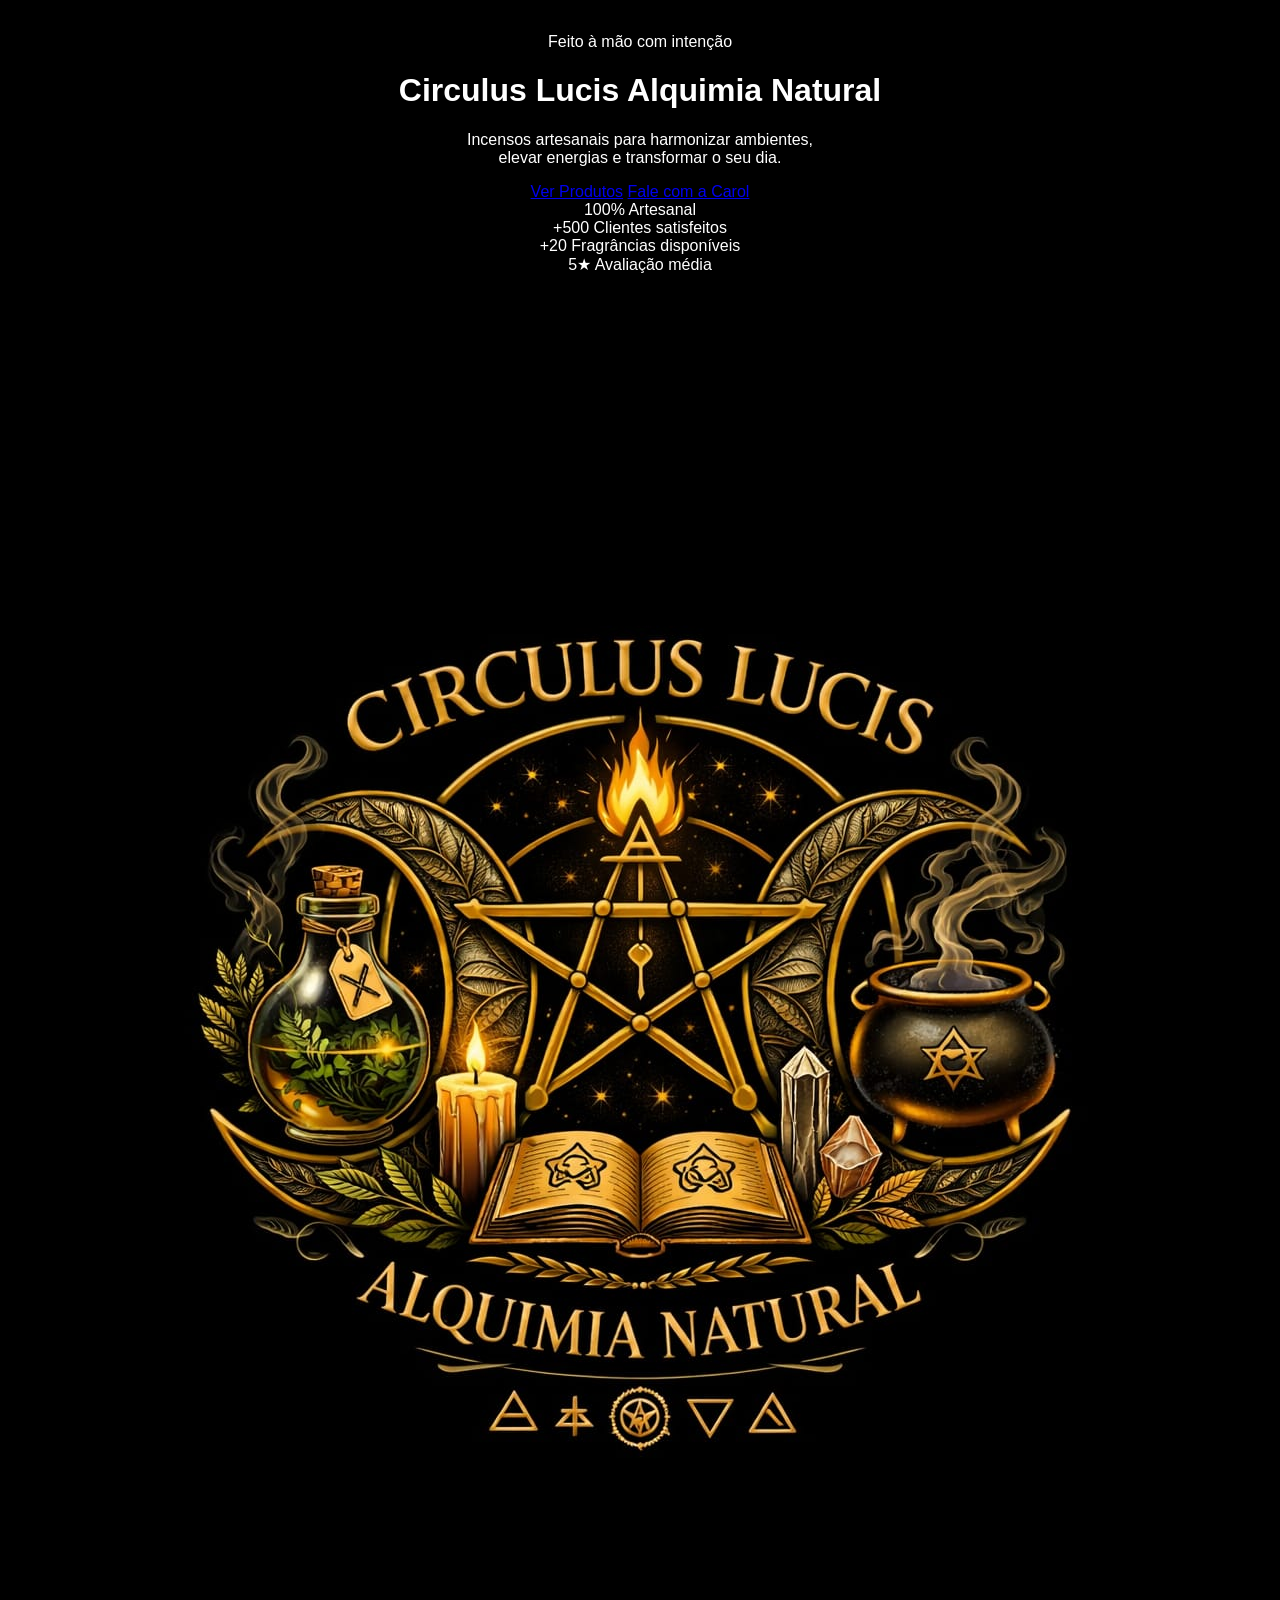
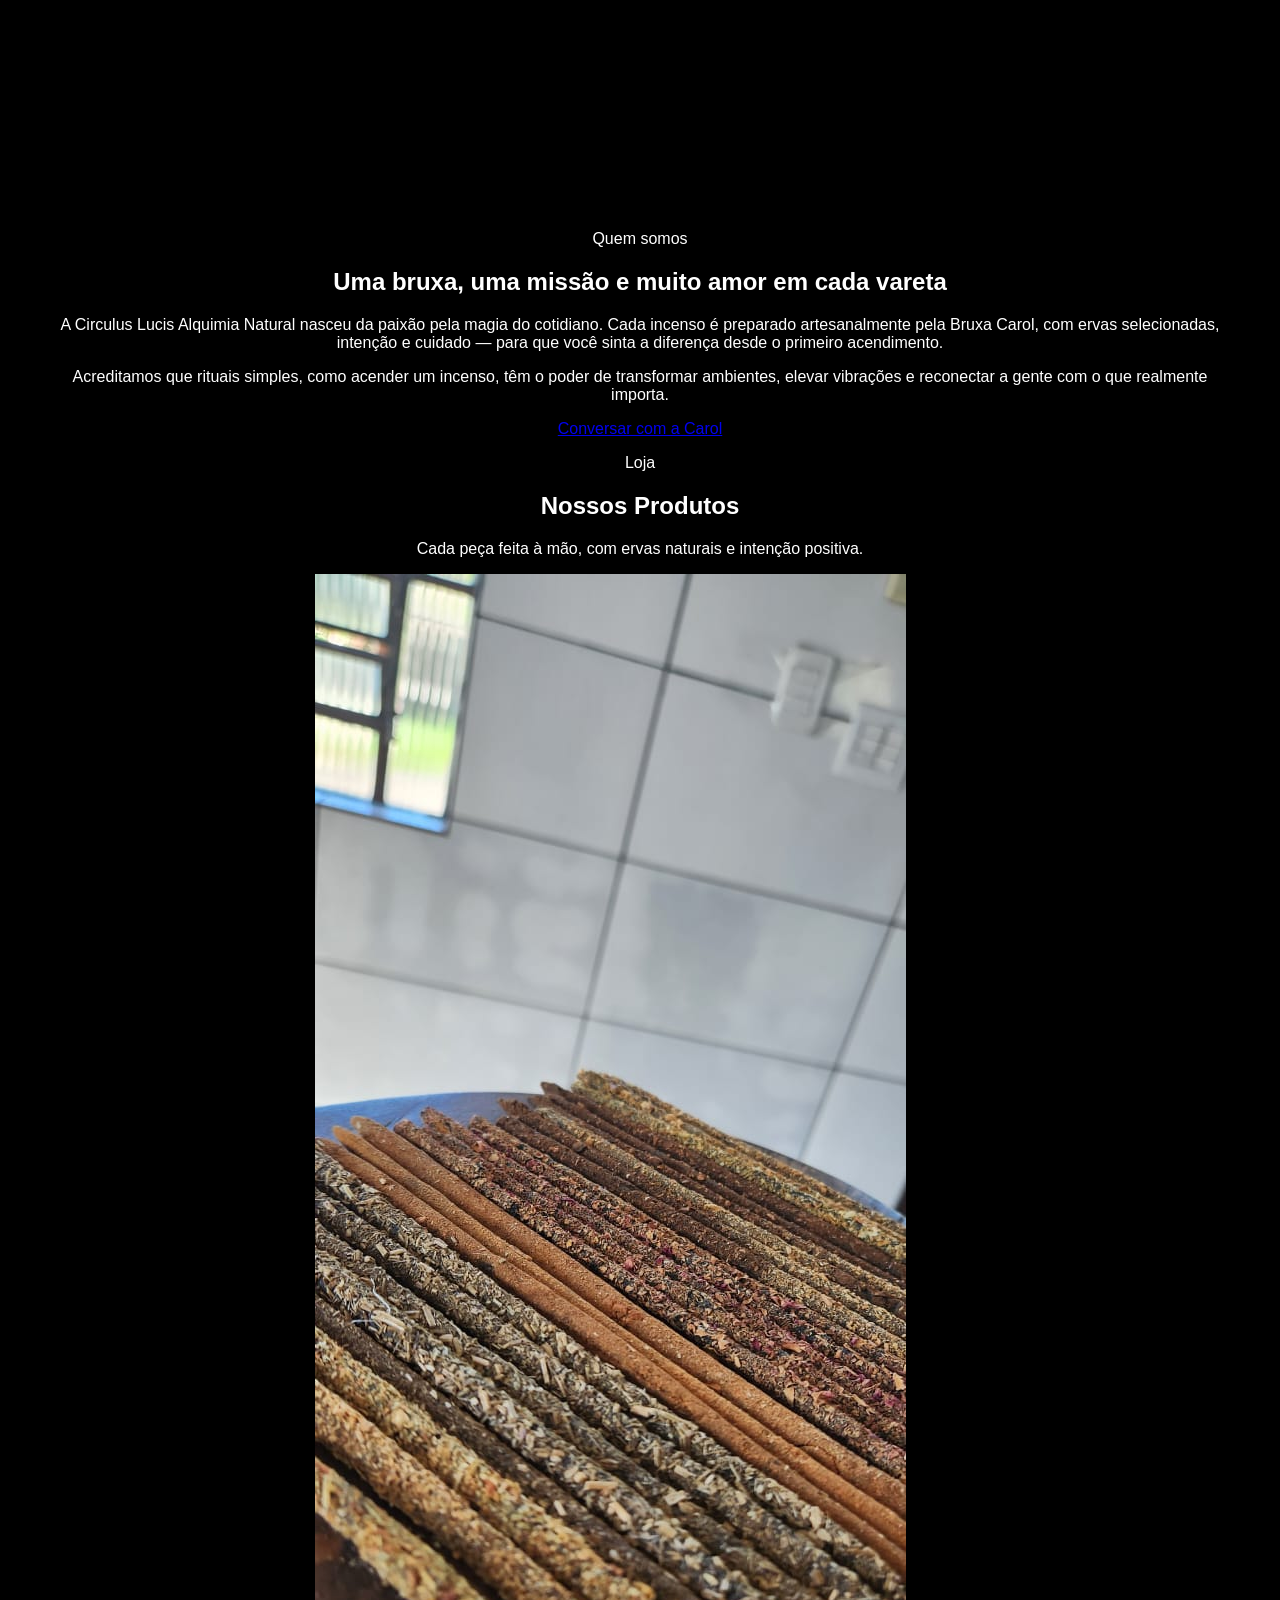
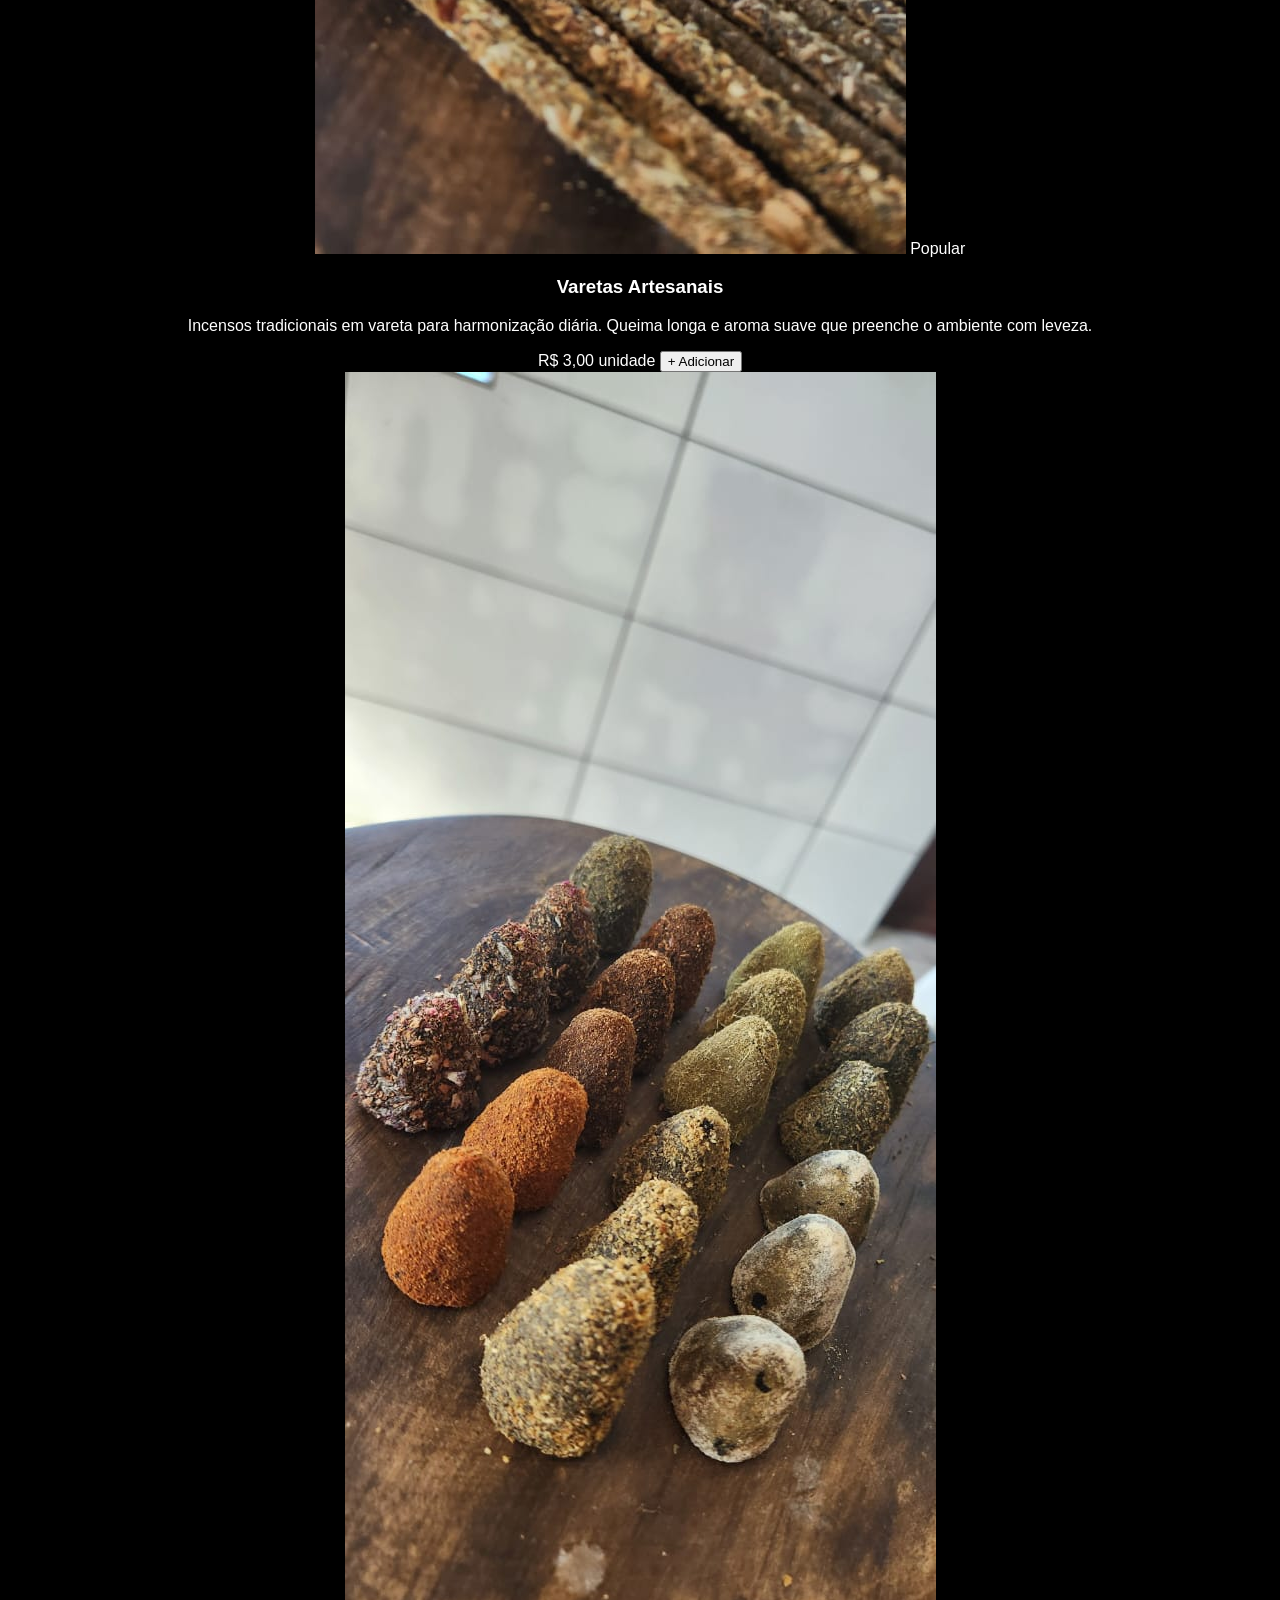
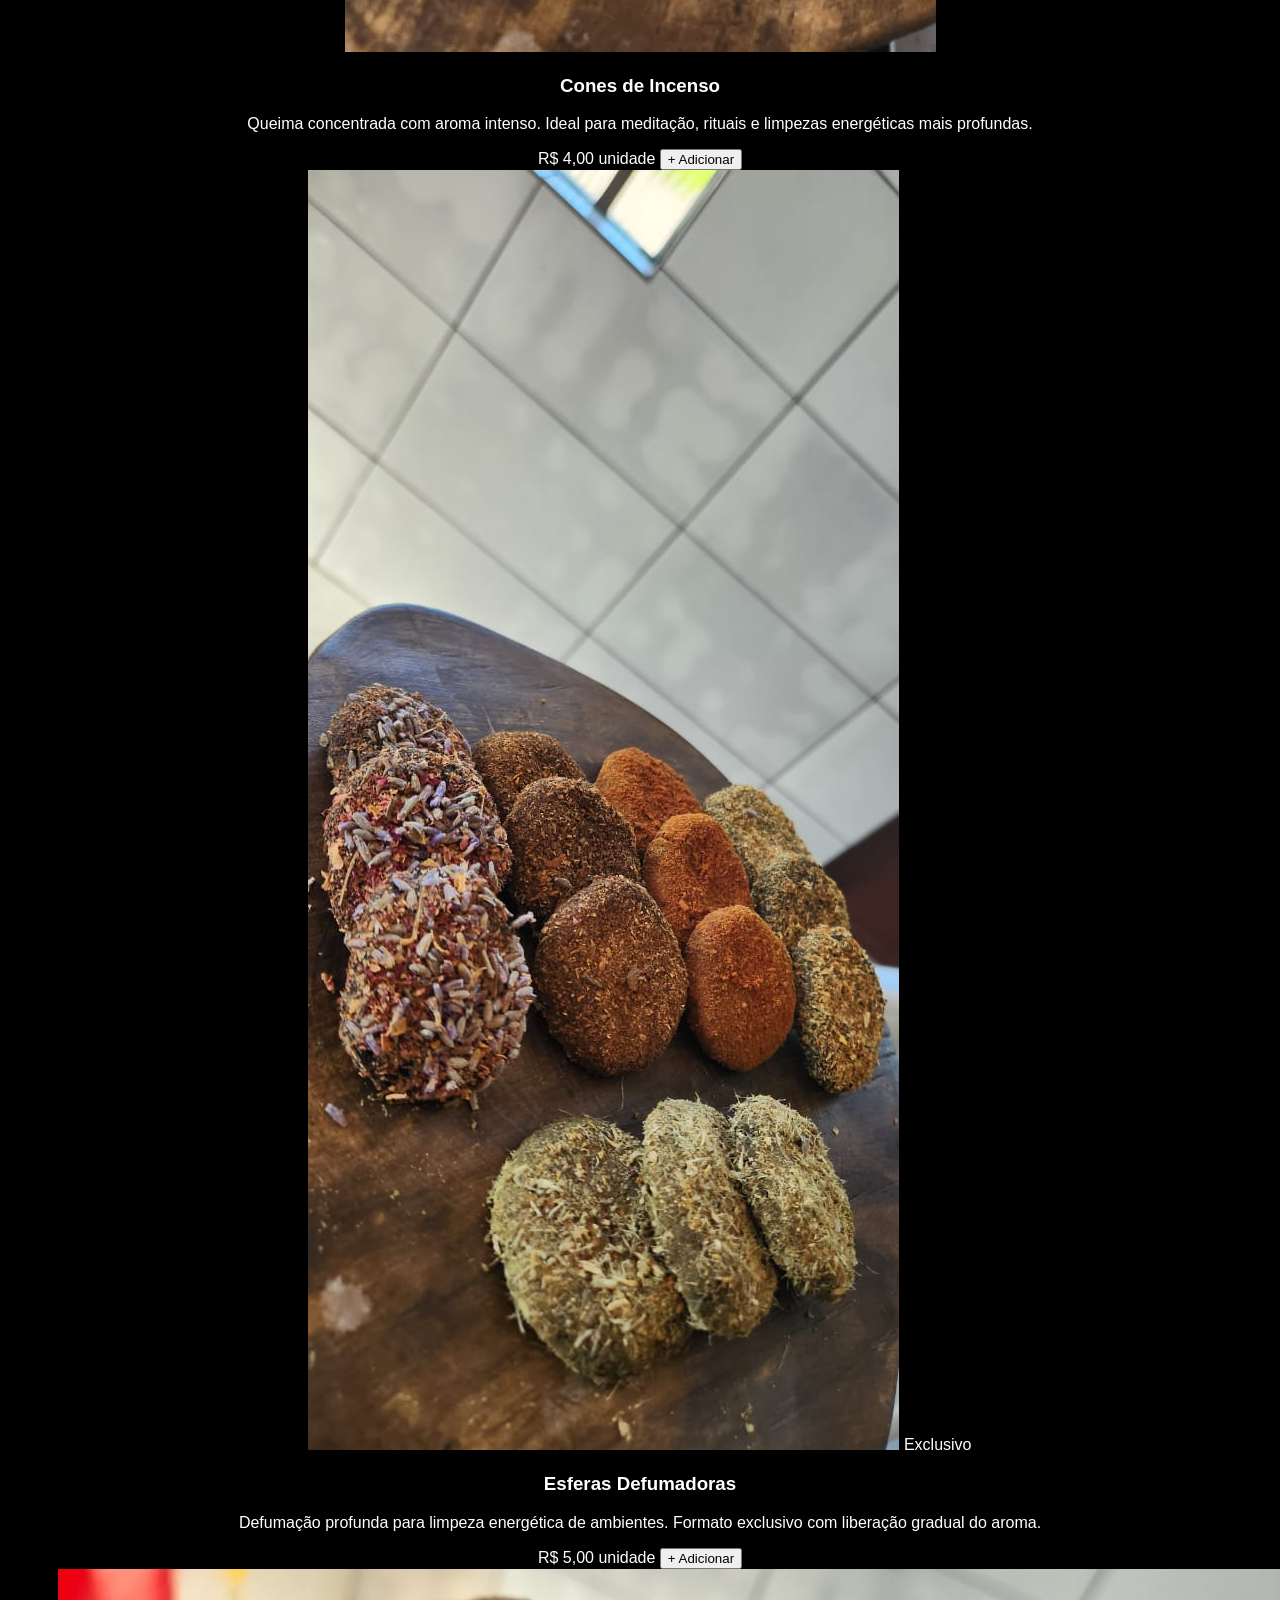
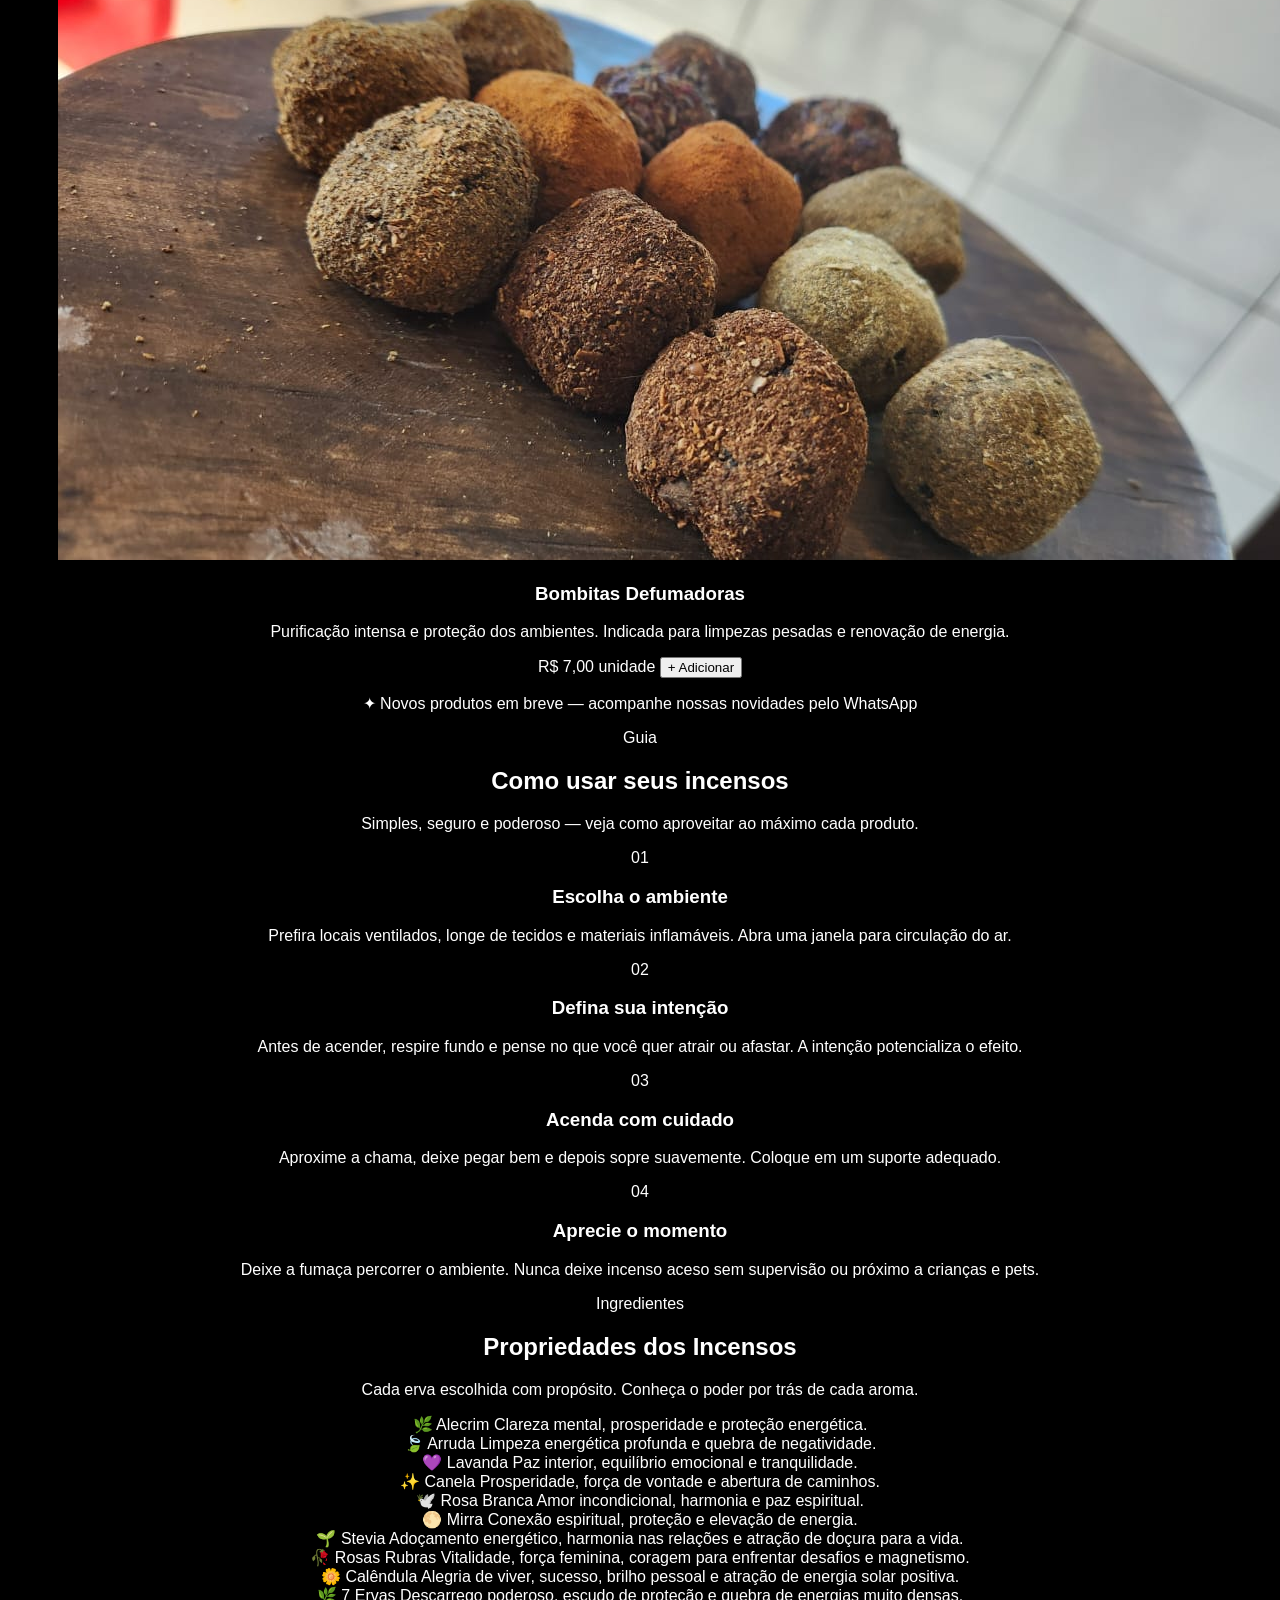
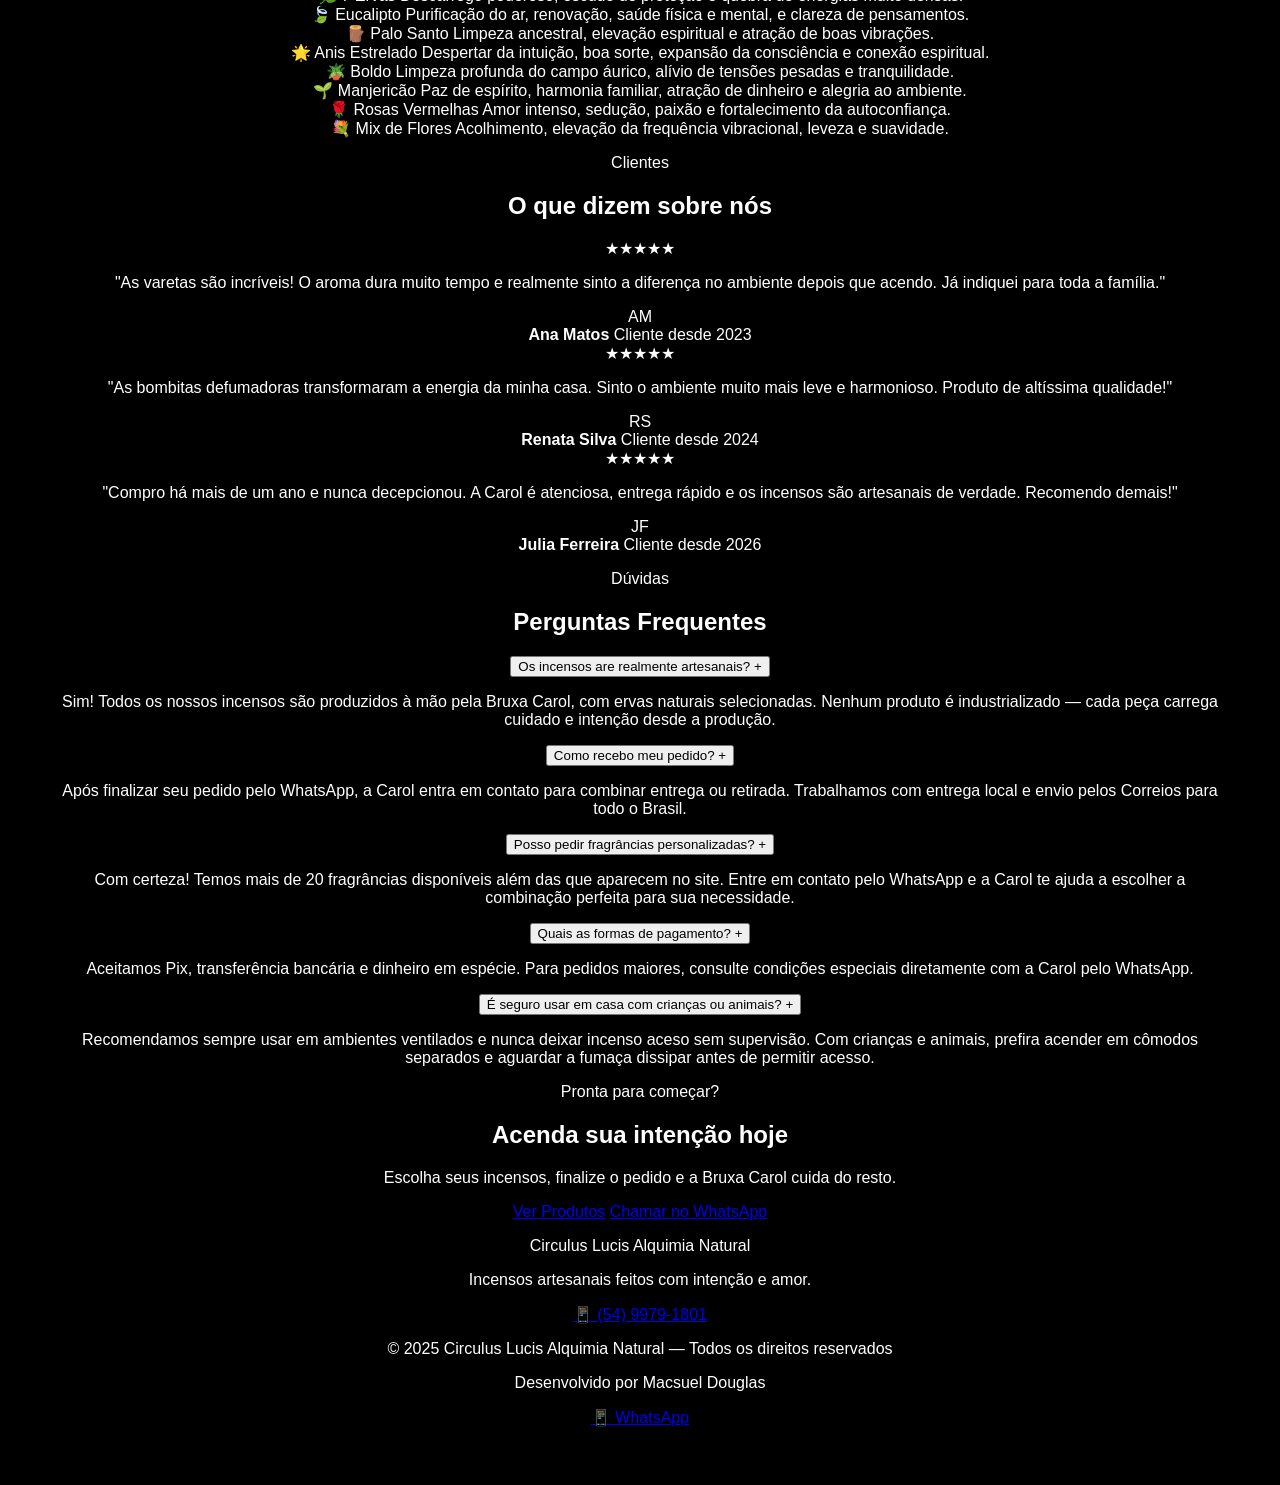
==== commit 3f84cd89: "Update index.html" ====
--- a/site-incensos/index.html
+++ b/site-incensos/index.html
@@ -412,4 +412,4 @@
 </script>
 
 </body>
-</html>+</html>
--- a/site-incensos/style.css
+++ b/site-incensos/style.css
@@ -1,901 +1,12 @@
-/* ── Reset & Base ── */
-*, *::before, *::after { box-sizing: border-box; margin: 0; padding: 0; }
-
-:root {
-    --preto:       #080808;
-    --preto-card:  #111111;
-    --preto-borda: #222222;
-    --preto-hover: #1a1a1a;
-    --branco:      #f0ede8;
-    --branco-dim:  #999;
-    --ouro:        #c9a84c;
-    --ouro-claro:  #e2c06a;
-    --ouro-escuro: #8a6e2f;
-    --verde-wp:    #25D366;
-    --radius-sm:   8px;
-    --radius-md:   14px;
-    --radius-lg:   20px;
+body {
+    background-color: #000;
+    color: #fff;
+    font-family: sans-serif;
+    text-align: center;
+    padding: 50px;
 }
 
-html { scroll-behavior: smooth; }
-
-body {
-    font-family: 'Georgia', serif;
-    background: var(--preto);
-    color: var(--branco);
-    line-height: 1.7;
-    overflow-x: hidden;
+/* O "Botão de Pânico" para o carrinho sumir de vez */
+.carrinho-lateral {
+    display: none !important;
 }
-
-/* ── Tipografia compartilhada ── */
-.secao-label {
-    font-family: sans-serif;
-    font-size: 0.72rem;
-    letter-spacing: 0.18em;
-    text-transform: uppercase;
-    color: var(--ouro);
-    display: block;
-    margin-bottom: 10px;
-}
-
-/* ── Botões ── */
-.botao {
-    display: inline-block;
-    padding: 14px 28px;
-    border-radius: var(--radius-sm);
-    font-family: sans-serif;
-    font-size: 0.82rem;
-    letter-spacing: 0.1em;
-    text-transform: uppercase;
-    font-weight: 700;
-    text-decoration: none;
-    cursor: pointer;
-    transition: all 0.2s;
-    border: none;
-}
-.botao-ouro {
-    background: var(--ouro);
-    color: var(--preto);
-}
-.botao-ouro:hover { background: var(--ouro-claro); }
-.botao-outline {
-    background: transparent;
-    color: var(--branco);
-    border: 1px solid var(--preto-borda);
-}
-.botao-outline:hover { border-color: var(--ouro); color: var(--ouro); }
-
-/* ── Seção padrão ── */
-.secao-topo {
-    text-align: center;
-    margin-bottom: 56px;
-}
-.secao-topo h2 {
-    font-size: clamp(1.6rem, 3vw, 2.2rem);
-    font-weight: 400;
-    letter-spacing: 0.03em;
-    margin-bottom: 14px;
-}
-.secao-desc {
-    font-family: sans-serif;
-    font-size: 0.95rem;
-    color: var(--branco-dim);
-    max-width: 520px;
-    margin: 0 auto;
-    line-height: 1.7;
-}
-
-section {
-    max-width: 1140px;
-    margin: 0 auto;
-    padding: 96px 24px;
-}
-
-/* ── HERO ── */
-.hero {
-    min-height: 100vh;
-    display: flex;
-    align-items: center;
-    justify-content: center;
-    text-align: center;
-    padding: 80px 24px;
-    border-bottom: 1px solid var(--preto-borda);
-    position: relative;
-    max-width: 100%;
-}
-
-.hero::before {
-    content: '';
-    position: absolute;
-    inset: 0;
-    background: radial-gradient(ellipse at 50% 40%, rgba(201,168,76,0.07) 0%, transparent 65%);
-    pointer-events: none;
-}
-
-.hero-inner {
-    position: relative;
-    max-width: 680px;
-}
-
-.logo {
-    width: 180px;
-    height: 180px;
-    object-fit: cover;
-    border-radius: 50%;
-    border: 1px solid var(--ouro-escuro);
-    display: block;
-    margin: 0 auto 32px;
-}
-
-.tagline-topo {
-    font-family: sans-serif;
-    font-size: 0.72rem;
-    letter-spacing: 0.2em;
-    text-transform: uppercase;
-    color: var(--ouro);
-    margin-bottom: 16px;
-}
-
-.hero h1 {
-    font-size: clamp(2rem, 5vw, 3.4rem);
-    font-weight: 400;
-    letter-spacing: 0.04em;
-    line-height: 1.2;
-    margin-bottom: 20px;
-}
-
-.subtitulo {
-    font-family: sans-serif;
-    font-size: 1rem;
-    color: var(--branco-dim);
-    line-height: 1.8;
-    margin-bottom: 40px;
-}
-
-.hero-btns {
-    display: flex;
-    gap: 12px;
-    justify-content: center;
-    flex-wrap: wrap;
-}
-
-/* ── NÚMEROS ── */
-.numeros {
-    max-width: 100%;
-    background: var(--preto-card);
-    border-top: 1px solid var(--preto-borda);
-    border-bottom: 1px solid var(--preto-borda);
-    padding: 0;
-    margin: 0;
-}
-.numeros-grid {
-    max-width: 1140px;
-    margin: 0 auto;
-    display: grid;
-    grid-template-columns: repeat(4, 1fr);
-    padding: 0;
-}
-.numero-item {
-    display: flex;
-    flex-direction: column;
-    align-items: center;
-    padding: 36px 16px;
-    border-right: 1px solid var(--preto-borda);
-    gap: 6px;
-}
-.numero-item:last-child { border-right: none; }
-.numero-valor {
-    font-size: clamp(1.6rem, 3vw, 2.2rem);
-    font-weight: 400;
-    color: var(--ouro);
-    letter-spacing: 0.02em;
-}
-.numero-label {
-    font-family: sans-serif;
-    font-size: 0.8rem;
-    color: var(--branco-dim);
-    letter-spacing: 0.06em;
-    text-transform: uppercase;
-}
-
-/* ── SOBRE ── */
-.sobre {
-    border-bottom: 1px solid var(--preto-borda);
-}
-.sobre-inner {
-    display: grid;
-    grid-template-columns: 1fr 1fr;
-    gap: 80px;
-    align-items: center;
-}
-.sobre-img-wrap {
-    position: relative;
-}
-.sobre-img {
-    width: 100%;
-    aspect-ratio: 1;
-    object-fit: cover;
-    border-radius: var(--radius-md);
-    border: 1px solid var(--preto-borda);
-    display: block;
-}
-.sobre-texto h2 {
-    font-size: clamp(1.4rem, 2.5vw, 2rem);
-    font-weight: 400;
-    line-height: 1.35;
-    margin-bottom: 20px;
-}
-.sobre-texto p {
-    font-family: sans-serif;
-    font-size: 0.95rem;
-    color: var(--branco-dim);
-    margin-bottom: 18px;
-    line-height: 1.8;
-}
-
-/* ── PRODUTOS ── */
-.produtos {
-    border-bottom: 1px solid var(--preto-borda);
-}
-
-.grid-produtos {
-    display: grid;
-    grid-template-columns: repeat(auto-fit, minmax(260px, 1fr));
-    gap: 20px;
-    margin-bottom: 40px;
-}
-
-.card {
-    background: var(--preto-card);
-    border: 1px solid var(--preto-borda);
-    border-radius: var(--radius-md);
-    overflow: hidden;
-    transition: border-color 0.2s, transform 0.2s;
-    display: flex;
-    flex-direction: column;
-}
-
-.card:hover {
-    border-color: var(--ouro-escuro);
-    transform: translateY(-3px);
-}
-
-.card-img-wrap {
-    position: relative;
-    aspect-ratio: 4/3;
-    overflow: hidden;
-    background: #0d0d0d;
-}
-
-.card-img-wrap img {
-    width: 100%;
-    height: 100%;
-    object-fit: cover;
-    display: block;
-    transition: transform 0.4s;
-}
-
-.card:hover .card-img-wrap img {
-    transform: scale(1.04);
-}
-
-.card-badge {
-    position: absolute;
-    top: 12px;
-    left: 12px;
-    background: var(--ouro);
-    color: var(--preto);
-    font-family: sans-serif;
-    font-size: 0.68rem;
-    font-weight: 700;
-    letter-spacing: 0.1em;
-    text-transform: uppercase;
-    padding: 4px 10px;
-    border-radius: 4px;
-}
-
-.card-corpo {
-    padding: 20px;
-    display: flex;
-    flex-direction: column;
-    flex: 1;
-}
-
-.card-corpo h3 {
-    font-size: 1.05rem;
-    font-weight: 400;
-    letter-spacing: 0.02em;
-    margin-bottom: 8px;
-}
-
-.card-corpo p {
-    font-family: sans-serif;
-    font-size: 0.85rem;
-    color: var(--branco-dim);
-    line-height: 1.6;
-    flex: 1;
-    margin-bottom: 16px;
-}
-
-.card-rodape {
-    display: flex;
-    align-items: center;
-    justify-content: space-between;
-    gap: 8px;
-    margin-top: auto;
-}
-
-.preco {
-    font-size: 1.2rem;
-    font-weight: 400;
-    color: var(--ouro);
-    font-family: 'Georgia', serif;
-}
-
-.card-rodape button {
-    background: transparent;
-    color: var(--branco);
-    border: 1px solid var(--preto-borda);
-    padding: 9px 16px;
-    border-radius: var(--radius-sm);
-    cursor: pointer;
-    font-family: sans-serif;
-    font-size: 0.78rem;
-    letter-spacing: 0.07em;
-    text-transform: uppercase;
-    white-space: nowrap;
-    transition: all 0.2s;
-}
-
-.card-rodape button:hover {
-    background: var(--ouro);
-    color: var(--preto);
-    border-color: var(--ouro);
-}
-
-.produtos-aviso {
-    text-align: center;
-    font-family: sans-serif;
-    font-size: 0.82rem;
-    color: var(--branco-dim);
-    letter-spacing: 0.04em;
-}
-
-/* ── COMO USAR ── */
-.como-usar {
-    border-bottom: 1px solid var(--preto-borda);
-}
-
-.passos-grid {
-    display: grid;
-    grid-template-columns: repeat(auto-fit, minmax(220px, 1fr));
-    gap: 2px;
-    border: 1px solid var(--preto-borda);
-    border-radius: var(--radius-md);
-    overflow: hidden;
-}
-
-.passo {
-    padding: 36px 28px;
-    background: var(--preto-card);
-    border-right: 1px solid var(--preto-borda);
-    transition: background 0.2s;
-}
-
-.passo:last-child { border-right: none; }
-.passo:hover { background: var(--preto-hover); }
-
-.passo-num {
-    font-size: 2.5rem;
-    font-weight: 400;
-    color: var(--preto-borda);
-    margin-bottom: 16px;
-    line-height: 1;
-    font-family: 'Georgia', serif;
-}
-
-.passo h3 {
-    font-size: 1rem;
-    font-weight: 400;
-    margin-bottom: 10px;
-    color: var(--ouro);
-}
-
-.passo p {
-    font-family: sans-serif;
-    font-size: 0.88rem;
-    color: var(--branco-dim);
-    line-height: 1.7;
-}
-
-/* ── PROPRIEDADES ── */
-.propriedades {
-    border-bottom: 1px solid var(--preto-borda);
-}
-
-.propriedades-grid {
-    display: grid;
-    grid-template-columns: repeat(auto-fit, minmax(180px, 1fr));
-    gap: 16px;
-}
-
-.prop-item {
-    display: flex;
-    flex-direction: column;
-    gap: 6px;
-    padding: 24px 20px;
-    background: var(--preto-card);
-    border: 1px solid var(--preto-borda);
-    border-radius: var(--radius-md);
-    transition: border-color 0.2s;
-}
-
-.prop-item:hover { border-color: var(--ouro-escuro); }
-
-.prop-icone { font-size: 1.3rem; }
-
-.prop-nome {
-    font-size: 0.95rem;
-    font-weight: 400;
-    color: var(--branco);
-    letter-spacing: 0.02em;
-}
-
-.prop-desc {
-    font-size: 0.82rem;
-    color: var(--branco-dim);
-    font-family: sans-serif;
-    line-height: 1.55;
-}
-
-/* ── DEPOIMENTOS ── */
-.depoimentos {
-    border-bottom: 1px solid var(--preto-borda);
-}
-
-.depoimentos-grid {
-    display: grid;
-    grid-template-columns: repeat(auto-fit, minmax(280px, 1fr));
-    gap: 20px;
-}
-
-.depo-card {
-    background: var(--preto-card);
-    border: 1px solid var(--preto-borda);
-    border-radius: var(--radius-md);
-    padding: 28px 24px;
-    display: flex;
-    flex-direction: column;
-    gap: 16px;
-}
-
-.depo-estrelas {
-    color: var(--ouro);
-    font-size: 0.9rem;
-    letter-spacing: 0.1em;
-}
-
-.depo-card p {
-    font-family: sans-serif;
-    font-size: 0.9rem;
-    color: var(--branco-dim);
-    line-height: 1.7;
-    flex: 1;
-    font-style: italic;
-}
-
-.depo-autor {
-    display: flex;
-    align-items: center;
-    gap: 12px;
-    margin-top: auto;
-}
-
-.depo-avatar {
-    width: 40px;
-    height: 40px;
-    border-radius: 50%;
-    background: var(--ouro-escuro);
-    color: var(--branco);
-    display: flex;
-    align-items: center;
-    justify-content: center;
-    font-family: sans-serif;
-    font-size: 0.75rem;
-    font-weight: 700;
-    flex-shrink: 0;
-}
-
-.depo-autor strong {
-    display: block;
-    font-family: sans-serif;
-    font-size: 0.88rem;
-    font-weight: 600;
-    color: var(--branco);
-}
-
-.depo-autor span {
-    font-family: sans-serif;
-    font-size: 0.75rem;
-    color: var(--branco-dim);
-}
-
-/* ── FAQ ── */
-.faq {
-    border-bottom: 1px solid var(--preto-borda);
-}
-
-.faq-lista {
-    max-width: 720px;
-    margin: 0 auto;
-    display: flex;
-    flex-direction: column;
-    gap: 2px;
-}
-
-.faq-item {
-    border: 1px solid var(--preto-borda);
-    border-radius: var(--radius-sm);
-    overflow: hidden;
-    background: var(--preto-card);
-}
-
-.faq-pergunta {
-    width: 100%;
-    display: flex;
-    justify-content: space-between;
-    align-items: center;
-    padding: 20px 22px;
-    background: none;
-    border: none;
-    color: var(--branco);
-    font-family: sans-serif;
-    font-size: 0.92rem;
-    cursor: pointer;
-    text-align: left;
-    gap: 16px;
-    transition: color 0.2s;
-}
-
-.faq-pergunta:hover { color: var(--ouro); }
-
-.faq-icone {
-    font-size: 1.3rem;
-    color: var(--ouro);
-    flex-shrink: 0;
-    transition: transform 0.25s;
-}
-
-.faq-resposta {
-    max-height: 0;
-    overflow: hidden;
-    transition: max-height 0.3s ease, padding 0.3s;
-    padding: 0 22px;
-}
-
-.faq-resposta p {
-    font-family: sans-serif;
-    font-size: 0.88rem;
-    color: var(--branco-dim);
-    line-height: 1.75;
-    padding-bottom: 20px;
-}
-
-.faq-item.aberto .faq-resposta {
-    max-height: 300px;
-    padding-top: 4px;
-}
-
-.faq-item.aberto .faq-icone { transform: rotate(45deg); }
-
-/* ── CTA FINAL ── */
-.cta-final {
-    max-width: 100%;
-    text-align: center;
-    padding: 96px 24px;
-    border-bottom: 1px solid var(--preto-borda);
-    position: relative;
-}
-
-.cta-final::before {
-    content: '';
-    position: absolute;
-    inset: 0;
-    background: radial-gradient(ellipse at 50% 50%, rgba(201,168,76,0.06) 0%, transparent 65%);
-    pointer-events: none;
-}
-
-.cta-inner {
-    position: relative;
-    max-width: 600px;
-    margin: 0 auto;
-}
-
-.cta-inner h2 {
-    font-size: clamp(1.8rem, 4vw, 2.8rem);
-    font-weight: 400;
-    letter-spacing: 0.03em;
-    margin-bottom: 16px;
-}
-
-.cta-inner p {
-    font-family: sans-serif;
-    color: var(--branco-dim);
-    font-size: 0.95rem;
-    margin-bottom: 36px;
-}
-
-/* ── FOOTER ── */
-footer {
-    text-align: center;
-    padding: 56px 24px;
-    max-width: 100%;
-}
-
-.footer-inner { max-width: 400px; margin: 0 auto; }
-
-.footer-nome {
-    font-size: 1.1rem;
-    letter-spacing: 0.05em;
-    margin-bottom: 8px;
-}
-
-.footer-desc {
-    font-family: sans-serif;
-    font-size: 0.85rem;
-    color: var(--branco-dim);
-    margin-bottom: 20px;
-}
-
-.footer-wp {
-    display: inline-block;
-    font-family: sans-serif;
-    font-size: 0.85rem;
-    color: var(--verde-wp);
-    text-decoration: none;
-    margin-bottom: 24px;
-}
-
-.footer-copy {
-    font-family: sans-serif;
-    font-size: 0.75rem;
-    color: var(--preto-borda);
-    letter-spacing: 0.05em;
-}
-
-/* ── CARRINHO TOGGLE ── */
-.carrinho-toggle {
-    position: fixed;
-    top: 20px;
-    right: 20px;
-    background: var(--preto-card);
-    color: var(--branco);
-    border: 1px solid var(--preto-borda);
-    padding: 10px 16px;
-    border-radius: 40px;
-    cursor: pointer;
-    font-family: sans-serif;
-    font-size: 0.9rem;
-    z-index: 999;
-    display: flex;
-    align-items: center;
-    gap: 8px;
-    transition: border-color 0.2s;
-    user-select: none;
-}
-
-.carrinho-toggle:hover { border-color: var(--ouro); }
-
-#carrinhoContador {
-    background: var(--ouro);
-    color: var(--preto);
-    border-radius: 50%;
-    width: 22px;
-    height: 22px;
-    display: inline-flex;
-    align-items: center;
-    justify-content: center;
-    font-size: 0.75rem;
-    font-weight: 700;
-}
-
-/* ── CARRINHO LATERAL ── */
-.carrinho-lateral {
-    position: fixed;
-    top: 0;
-    right: -420px;
-    width: 380px;
-    height: 100vh;
-    background: var(--preto-card);
-    border-left: 1px solid var(--preto-borda);
-    z-index: 1000;
-    display: flex;
-    flex-direction: column;
-    transition: right 0.3s ease;
-    box-shadow: -8px 0 48px rgba(0,0,0,0.6);
-}
-
-.carrinho-lateral.aberto { right: 0; }
-
-.carrinho-header {
-    display: flex;
-    align-items: center;
-    justify-content: space-between;
-    padding: 24px 20px;
-    border-bottom: 1px solid var(--preto-borda);
-}
-
-.carrinho-header h2 {
-    font-size: 1rem;
-    font-weight: 400;
-    letter-spacing: 0.04em;
-    color: var(--branco);
-}
-
-.fechar-carrinho {
-    background: none;
-    border: none;
-    font-size: 1.1rem;
-    cursor: pointer;
-    color: var(--branco-dim);
-    transition: color 0.2s;
-    padding: 4px;
-}
-
-.fechar-carrinho:hover { color: var(--branco); }
-
-.lista-itens {
-    flex: 1;
-    overflow-y: auto;
-    padding: 16px 20px;
-}
-
-.lista-itens p {
-    display: flex;
-    align-items: center;
-    justify-content: space-between;
-    font-family: sans-serif;
-    font-size: 0.87rem;
-    padding: 13px 0;
-    border-bottom: 1px solid var(--preto-borda);
-    color: var(--branco);
-    gap: 8px;
-}
-
-.lista-itens button {
-    background: none;
-    border: none;
-    cursor: pointer;
-    color: var(--branco-dim);
-    font-size: 0.8rem;
-    transition: color 0.2s;
-    flex-shrink: 0;
-}
-
-.lista-itens button:hover { color: #e55; }
-
-.carrinho-footer {
-    padding: 20px;
-    border-top: 1px solid var(--preto-borda);
-}
-
-.total-valor {
-    font-family: sans-serif;
-    font-size: 1.05rem;
-    font-weight: 600;
-    color: var(--branco);
-    margin-bottom: 16px;
-}
-
-.finalizar {
-    width: 100%;
-    padding: 14px;
-    background: var(--verde-wp);
-    color: #fff;
-    border: none;
-    border-radius: var(--radius-sm);
-    cursor: pointer;
-    font-family: sans-serif;
-    font-size: 0.82rem;
-    letter-spacing: 0.08em;
-    text-transform: uppercase;
-    font-weight: 700;
-    transition: opacity 0.2s;
-}
-
-.finalizar:hover { opacity: 0.88; }
-
-/* ── WHATSAPP FIXO ── */
-.whatsapp-fixo {
-    position: fixed;
-    bottom: 24px;
-    right: 24px;
-    background: var(--verde-wp);
-    color: #fff;
-    padding: 12px 20px;
-    border-radius: 40px;
-    text-decoration: none;
-    font-family: sans-serif;
-    font-size: 0.82rem;
-    font-weight: 700;
-    z-index: 900;
-    transition: opacity 0.2s;
-}
-
-.whatsapp-fixo:hover { opacity: 0.88; }
-
-/* ── MOBILE ── */
-@media (max-width: 768px) {
-    section { padding: 64px 20px; }
-
-    .hero { min-height: auto; padding: 64px 20px; }
-    .logo { width: 140px; height: 140px; }
-    .hero h1 { font-size: 1.9rem; }
-
-    .numeros-grid { grid-template-columns: repeat(2, 1fr); }
-    .numero-item:nth-child(2) { border-right: none; }
-    .numero-item:nth-child(3) { border-right: 1px solid var(--preto-borda); border-top: 1px solid var(--preto-borda); }
-    .numero-item:nth-child(4) { border-right: none; border-top: 1px solid var(--preto-borda); }
-
-    .sobre-inner { grid-template-columns: 1fr; gap: 36px; }
-    .sobre-img { max-width: 280px; margin: 0 auto; }
-
-    .grid-produtos { grid-template-columns: 1fr 1fr; gap: 12px; }
-
-    .passos-grid { grid-template-columns: 1fr; }
-    .passo { border-right: none; border-bottom: 1px solid var(--preto-borda); }
-    .passo:last-child { border-bottom: none; }
-
-    .propriedades-grid { grid-template-columns: 1fr 1fr; }
-
-    .depoimentos-grid { grid-template-columns: 1fr; }
-
-    .carrinho-toggle { top: 12px; right: 12px; padding: 8px 14px; }
-    .carrinho-lateral { width: 100%; right: -100%; }
-    .whatsapp-fixo { bottom: 16px; right: 16px; font-size: 0.78rem; padding: 10px 16px; }
-}
-
-@media (max-width: 480px) {
-    .grid-produtos { grid-template-columns: 1fr; }
-    .propriedades-grid { grid-template-columns: 1fr; }
-    .numeros-grid { grid-template-columns: repeat(2, 1fr); }
-}
-/* ── Ajustes para Telas de Celular (Mobile) ── */
-@media (max-width: 480px) {
-    /* Diminui o topo para não ocupar a tela toda */
-    header {
-        padding: 40px 16px 30px;
-    }
-    
-    .logo {
-        width: 300px;
-        height: 320px;
-    }
-
-    header h1 {
-        font-size: 1.8rem;
-    }
-
-    /* Força os produtos a ficarem em uma coluna ou duas bem ajustadas */
-    .grid-produtos {
-        grid-template-columns: 1fr; /* Um produto por linha para priorizar fotos grandes */
-        gap: 16px;
-    }
-
-    /* Ajusta o tamanho do carrinho lateral para não cortar nas bordas */
-    .carrinho-lateral {
-        width: 100%; /* Ocupa a tela cheia no celular ao abrir */
-        right: -100%;
-    }
-
-    /* Move os botões flutuantes para não ficarem um em cima do outro */
-    .whatsapp-fixo {
-        bottom: 90px; /* Sobe o botão do Whats */
-        left: 16px;
-    }
-
-    .carrinho-toggle {
-        bottom: 16px;
-        right: 16px;
-    }
-}
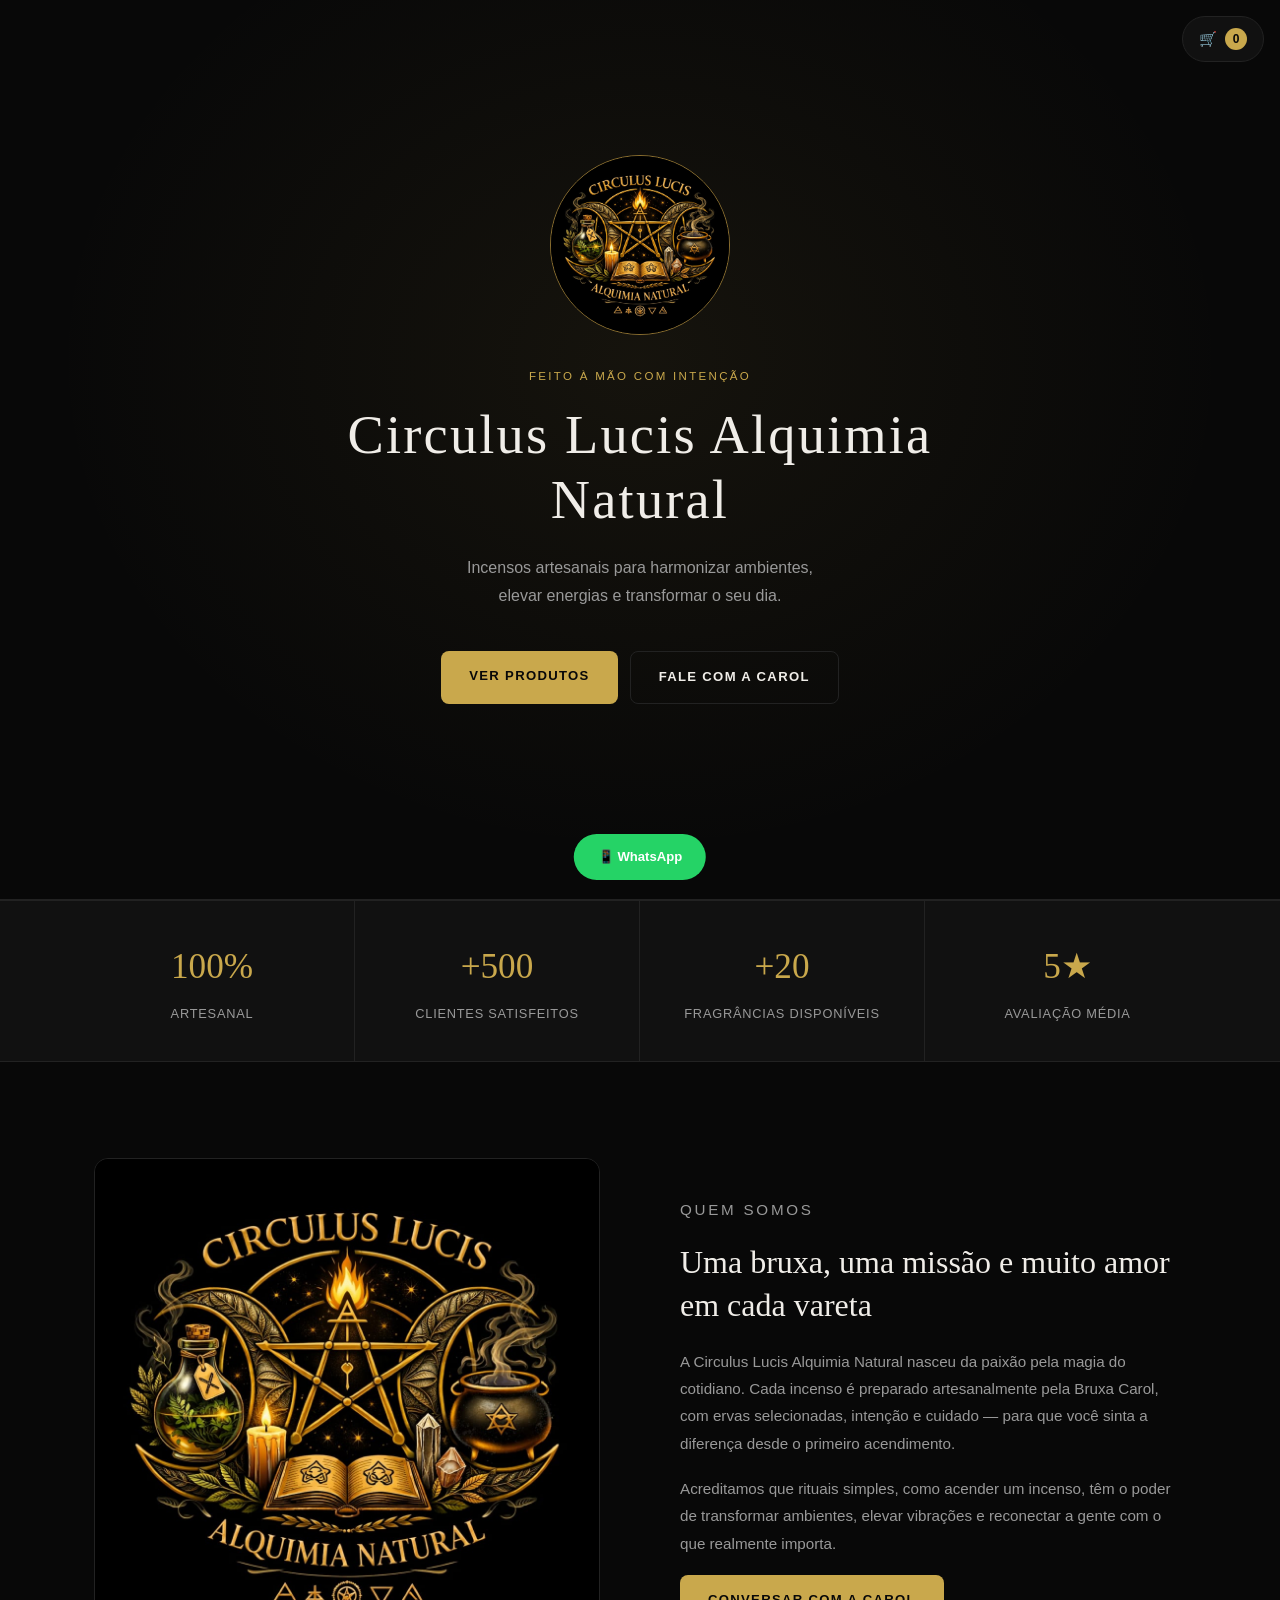
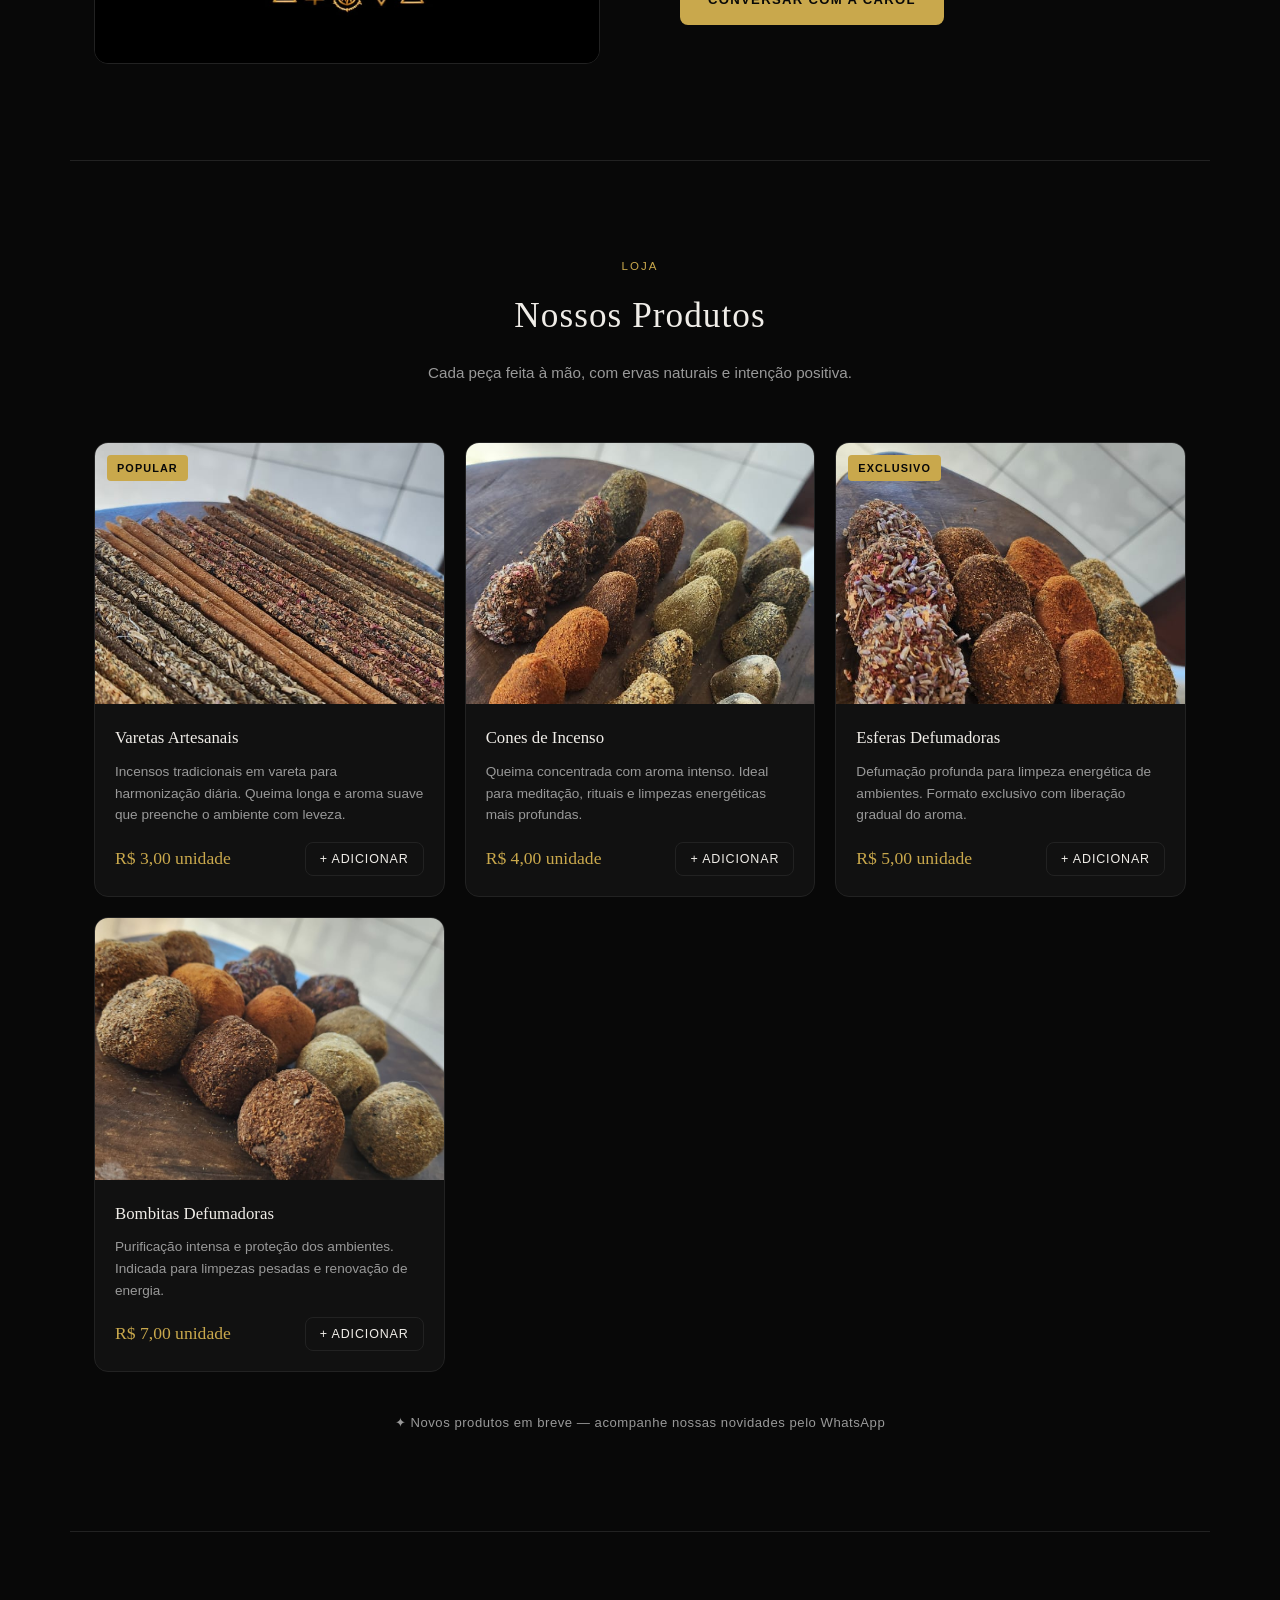
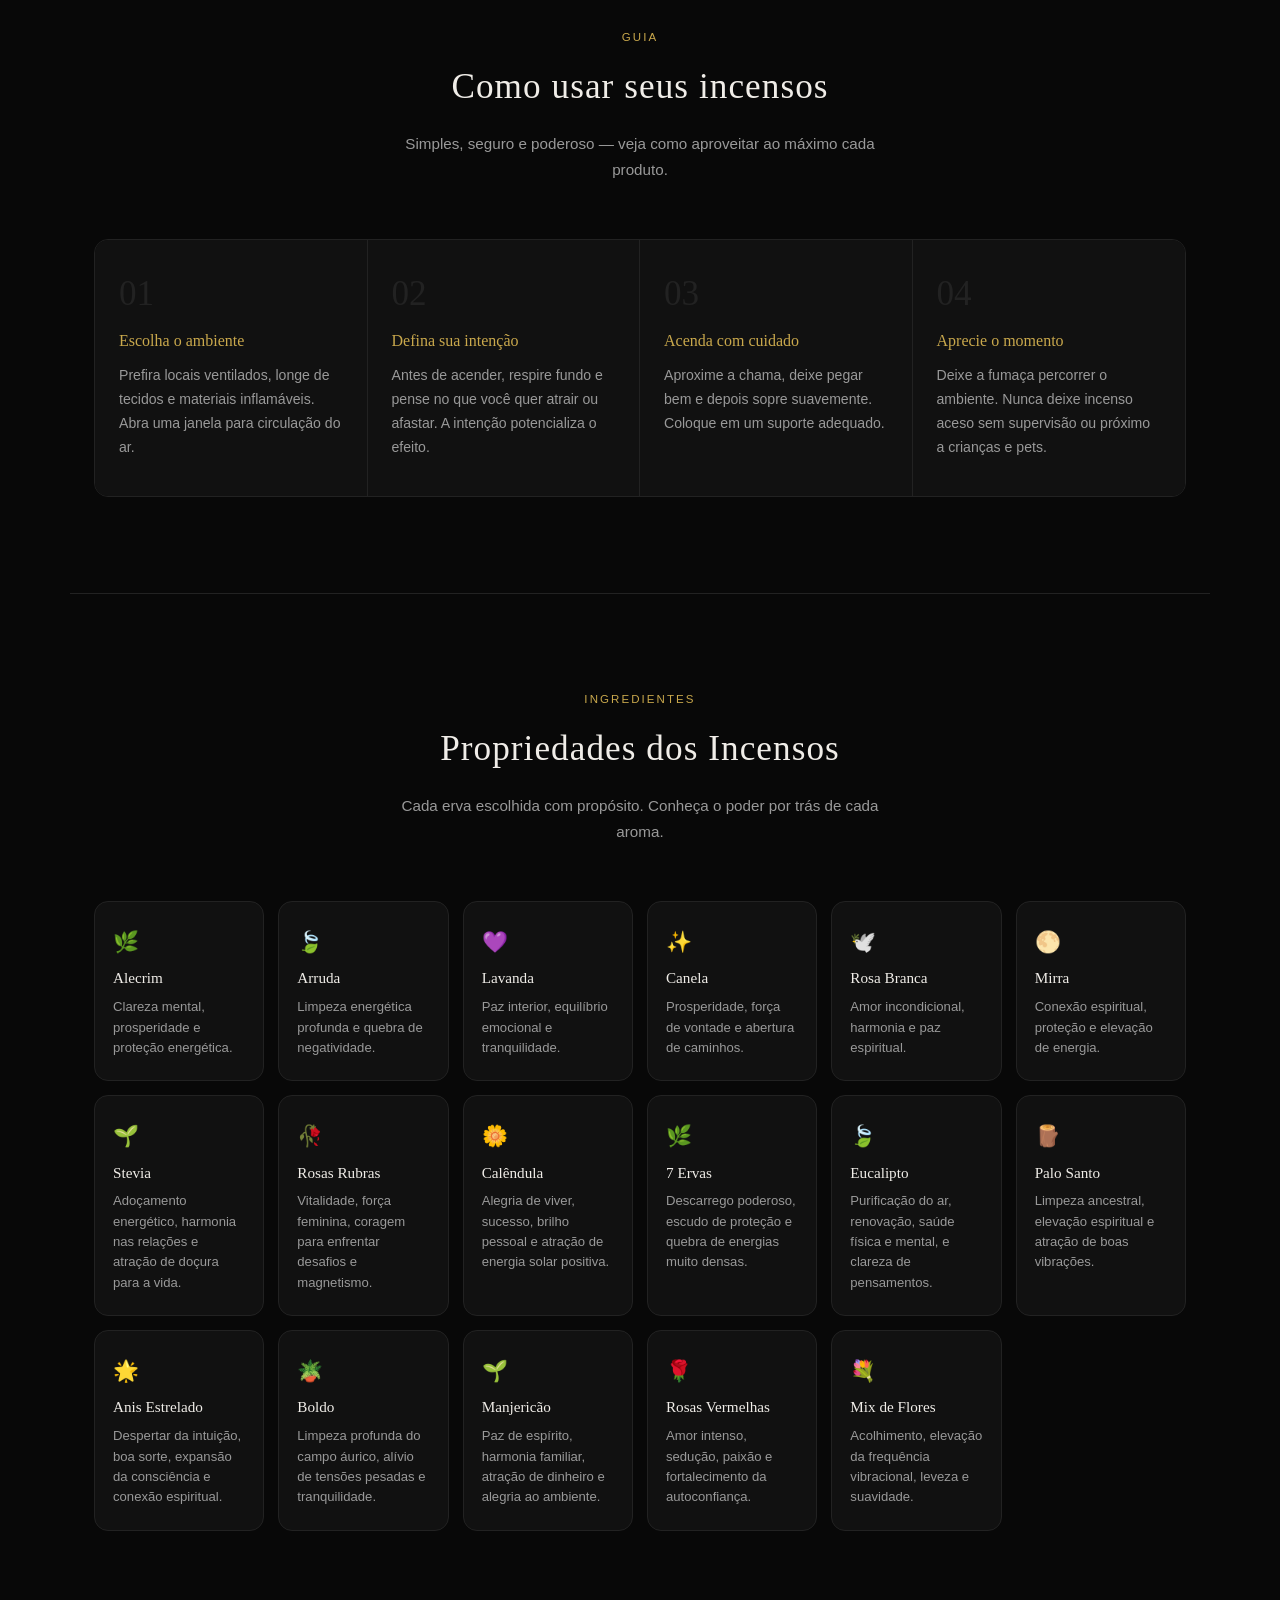
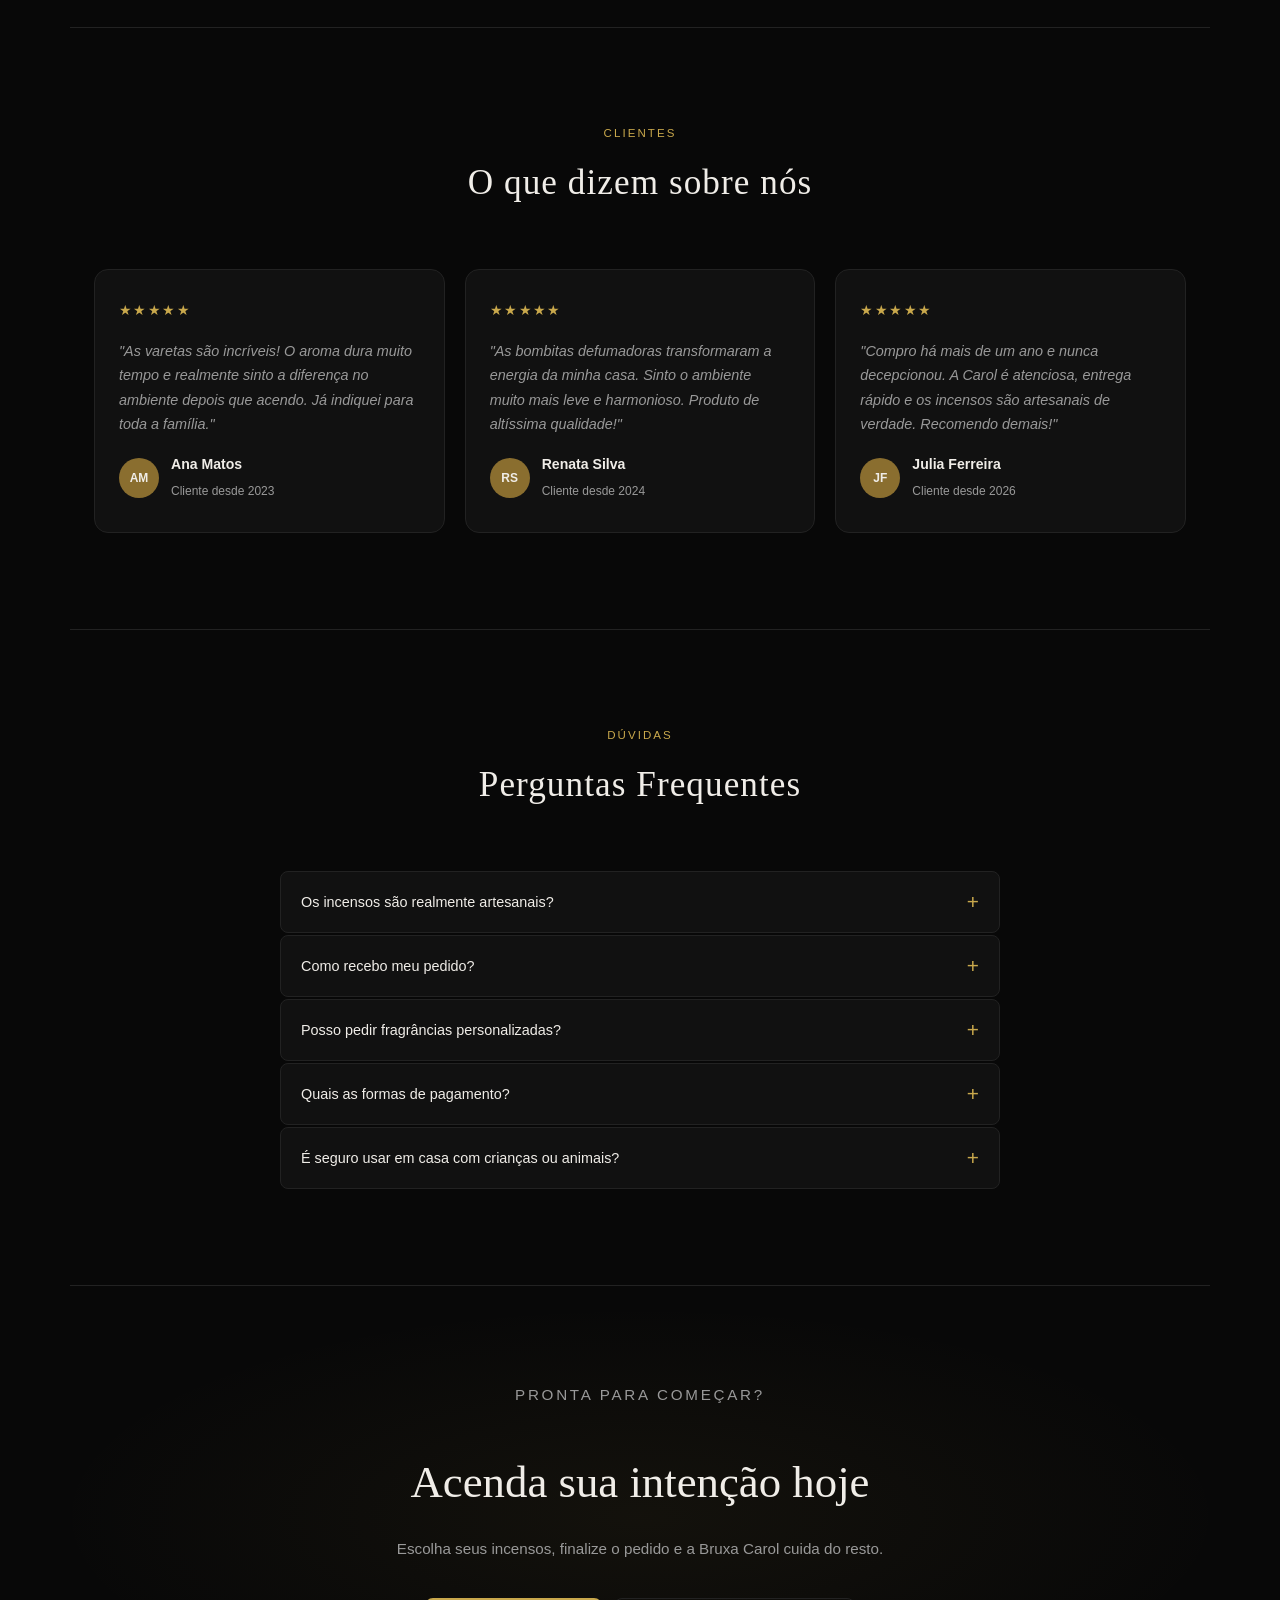
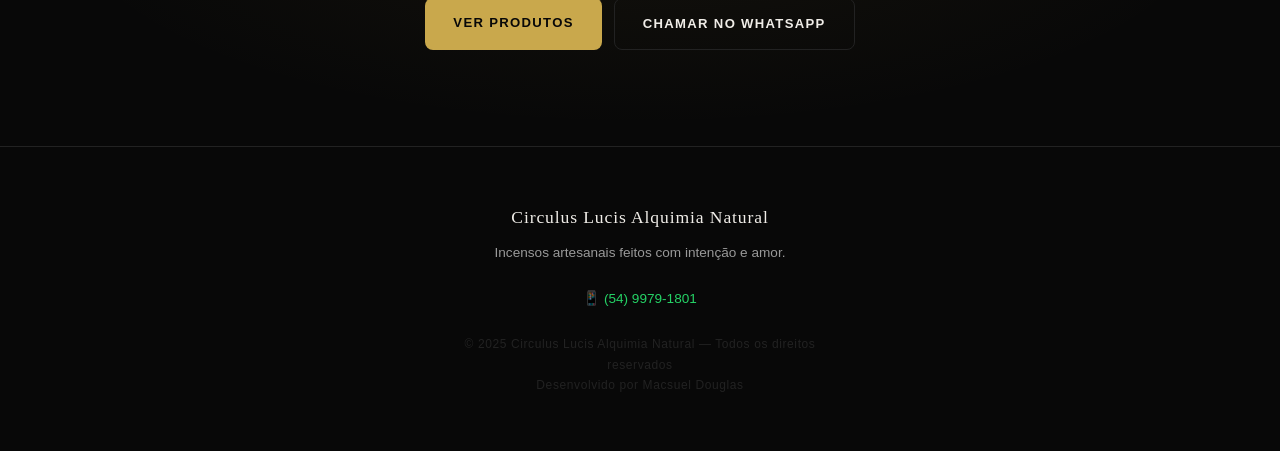
==== commit 5cce64a5: "Update index.html" ====
--- a/site-incensos/index.html
+++ b/site-incensos/index.html
@@ -327,7 +327,7 @@
     <div class="faq-lista">
         <div class="faq-item">
             <button class="faq-pergunta" onclick="toggleFaq(this)">
-                Os incensos are realmente artesanais?
+                Os incensos são realmente artesanais?
                 <span class="faq-icone">+</span>
             </button>
             <div class="faq-resposta">
--- a/site-incensos/style.css
+++ b/site-incensos/style.css
@@ -1,12 +1,707 @@
+/* ── Reset & Base ── */
+*, *::before, *::after {
+    box-sizing: border-box;
+    margin: 0;
+    padding: 0;
+}
+
+:root {
+    --preto:       #080808;
+    --preto-card:  #111111;
+    --preto-borda: #222222;
+    --preto-hover: #1a1a1a;
+    --branco:      #f0ede8;
+    --branco-dim:  #999;
+    --ouro:        #c9a84c;
+    --ouro-claro:  #e2c06a;
+    --ouro-escuro: #8a6e2f;
+    --verde-wp:    #25D366;
+    --radius-sm:   8px;
+    --radius-md:   14px;
+}
+
+html {
+    scroll-behavior: smooth;
+    overflow-x: hidden;
+}
+
 body {
-    background-color: #000;
+    font-family: 'Georgia', serif;
+    background: var(--preto);
+    color: var(--branco);
+    line-height: 1.7;
+    overflow-x: hidden;
+    /* Garante que o body nunca ultrapasse a viewport */
+    max-width: 100vw;
+    width: 100%;
+}
+
+/* ── Utilitários ── */
+.secao-label {
+    font-family: sans-serif;
+    font-size: 0.72rem;
+    letter-spacing: 0.18em;
+    text-transform: uppercase;
+    color: var(--ouro);
+    display: block;
+    margin-bottom: 10px;
+}
+
+/* ── Botões ── */
+.botao {
+    display: inline-block;
+    padding: 14px 28px;
+    border-radius: var(--radius-sm);
+    font-family: sans-serif;
+    font-size: 0.82rem;
+    letter-spacing: 0.1em;
+    text-transform: uppercase;
+    font-weight: 700;
+    text-decoration: none;
+    cursor: pointer;
+    transition: all 0.2s;
+    border: none;
+    white-space: nowrap;
+}
+.botao-ouro  { background: var(--ouro); color: var(--preto); }
+.botao-ouro:hover { background: var(--ouro-claro); }
+.botao-outline { background: transparent; color: var(--branco); border: 1px solid var(--preto-borda); }
+.botao-outline:hover { border-color: var(--ouro); color: var(--ouro); }
+
+/* ── Cabeçalho de seção ── */
+.secao-topo { text-align: center; margin-bottom: 56px; }
+.secao-topo h2 {
+    font-size: clamp(1.5rem, 4vw, 2.2rem);
+    font-weight: 400;
+    letter-spacing: 0.03em;
+    margin-bottom: 14px;
+}
+.secao-desc {
+    font-family: sans-serif;
+    font-size: 0.95rem;
+    color: var(--branco-dim);
+    max-width: 520px;
+    margin: 0 auto;
+    line-height: 1.7;
+}
+
+/* ── Layout base das seções ── */
+section {
+    width: 100%;
+    max-width: 1140px;
+    margin: 0 auto;
+    padding: 96px 24px;
+}
+
+/* ════════════════════════════
+   HERO
+════════════════════════════ */
+.hero {
+    width: 100%;
+    max-width: 100%;
+    min-height: 100svh;
+    display: flex;
+    align-items: center;
+    justify-content: center;
+    text-align: center;
+    padding: 80px 20px 120px; /* extra embaixo por causa do botão WA fixo */
+    border-bottom: 1px solid var(--preto-borda);
+    position: relative;
+    overflow: hidden;
+}
+
+.hero::before {
+    content: '';
+    position: absolute;
+    inset: 0;
+    background: radial-gradient(ellipse at 50% 40%, rgba(201,168,76,0.07) 0%, transparent 65%);
+    pointer-events: none;
+}
+
+.hero-inner {
+    position: relative;
+    width: 100%;
+    max-width: 640px;
+}
+
+.logo {
+    width: 180px;
+    height: 180px;
+    object-fit: cover;
+    border-radius: 50%;
+    border: 1px solid var(--ouro-escuro);
+    display: block;
+    margin: 0 auto 32px;
+}
+
+.tagline-topo {
+    font-family: sans-serif;
+    font-size: 0.72rem;
+    letter-spacing: 0.2em;
+    text-transform: uppercase;
+    color: var(--ouro);
+    margin-bottom: 16px;
+}
+
+.hero h1 {
+    font-size: clamp(1.7rem, 5vw, 3.4rem);
+    font-weight: 400;
+    letter-spacing: 0.04em;
+    line-height: 1.2;
+    margin-bottom: 20px;
+    word-break: break-word;
+}
+
+.subtitulo {
+    font-family: sans-serif;
+    font-size: clamp(0.88rem, 2.5vw, 1rem);
+    color: var(--branco-dim);
+    line-height: 1.8;
+    margin-bottom: 40px;
+}
+
+.hero-btns {
+    display: flex;
+    gap: 12px;
+    justify-content: center;
+    flex-wrap: wrap;
+    width: 100%;
+}
+
+/* ════════════════════════════
+   NÚMEROS
+════════════════════════════ */
+.numeros {
+    width: 100%;
+    max-width: 100%;
+    background: var(--preto-card);
+    border-top: 1px solid var(--preto-borda);
+    border-bottom: 1px solid var(--preto-borda);
+    padding: 0;
+    margin: 0;
+}
+.numeros-grid {
+    width: 100%;
+    max-width: 1140px;
+    margin: 0 auto;
+    display: grid;
+    grid-template-columns: repeat(4, 1fr);
+}
+.numero-item {
+    display: flex;
+    flex-direction: column;
+    align-items: center;
+    padding: 36px 16px;
+    border-right: 1px solid var(--preto-borda);
+    gap: 6px;
+    min-width: 0; /* evita overflow em grid */
+}
+.numero-item:last-child { border-right: none; }
+.numero-valor {
+    font-size: clamp(1.4rem, 3vw, 2.2rem);
+    font-weight: 400;
+    color: var(--ouro);
+}
+.numero-label {
+    font-family: sans-serif;
+    font-size: clamp(0.68rem, 1.5vw, 0.8rem);
+    color: var(--branco-dim);
+    letter-spacing: 0.06em;
+    text-transform: uppercase;
+    text-align: center;
+}
+
+/* ════════════════════════════
+   SOBRE
+════════════════════════════ */
+.sobre { border-bottom: 1px solid var(--preto-borda); }
+.sobre-inner {
+    display: grid;
+    grid-template-columns: 1fr 1fr;
+    gap: 80px;
+    align-items: center;
+}
+.sobre-img {
+    width: 100%;
+    aspect-ratio: 1;
+    object-fit: cover;
+    border-radius: var(--radius-md);
+    border: 1px solid var(--preto-borda);
+    display: block;
+}
+.sobre-texto h2 {
+    font-size: clamp(1.3rem, 2.5vw, 2rem);
+    font-weight: 400;
+    line-height: 1.35;
+    margin-bottom: 20px;
+}
+.sobre-texto p {
+    font-family: sans-serif;
+    font-size: 0.95rem;
+    color: var(--branco-dim);
+    margin-bottom: 18px;
+    line-height: 1.8;
+}
+
+/* ════════════════════════════
+   PRODUTOS
+════════════════════════════ */
+.produtos { border-bottom: 1px solid var(--preto-borda); }
+
+.grid-produtos {
+    display: grid;
+    grid-template-columns: repeat(auto-fit, minmax(260px, 1fr));
+    gap: 20px;
+    margin-bottom: 40px;
+}
+
+.card {
+    background: var(--preto-card);
+    border: 1px solid var(--preto-borda);
+    border-radius: var(--radius-md);
+    overflow: hidden;
+    transition: border-color 0.2s, transform 0.2s;
+    display: flex;
+    flex-direction: column;
+    min-width: 0;
+}
+.card:hover { border-color: var(--ouro-escuro); transform: translateY(-3px); }
+
+.card-img-wrap {
+    position: relative;
+    aspect-ratio: 4/3;
+    overflow: hidden;
+    background: #0d0d0d;
+}
+.card-img-wrap img {
+    width: 100%;
+    height: 100%;
+    object-fit: cover;
+    display: block;
+    transition: transform 0.4s;
+}
+.card:hover .card-img-wrap img { transform: scale(1.04); }
+
+.card-badge {
+    position: absolute;
+    top: 12px;
+    left: 12px;
+    background: var(--ouro);
+    color: var(--preto);
+    font-family: sans-serif;
+    font-size: 0.68rem;
+    font-weight: 700;
+    letter-spacing: 0.1em;
+    text-transform: uppercase;
+    padding: 4px 10px;
+    border-radius: 4px;
+}
+
+.card-corpo { padding: 20px; display: flex; flex-direction: column; flex: 1; }
+.card-corpo h3 { font-size: 1.05rem; font-weight: 400; margin-bottom: 8px; }
+.card-corpo > p {
+    font-family: sans-serif;
+    font-size: 0.85rem;
+    color: var(--branco-dim);
+    line-height: 1.6;
+    flex: 1;
+    margin-bottom: 16px;
+}
+
+.card-rodape {
+    display: flex;
+    align-items: center;
+    justify-content: space-between;
+    gap: 8px;
+    margin-top: auto;
+    flex-wrap: wrap;
+}
+.preco {
+    font-size: 1.1rem;
+    font-weight: 400;
+    color: var(--ouro);
+    white-space: nowrap;
+}
+.card-rodape button {
+    background: transparent;
+    color: var(--branco);
+    border: 1px solid var(--preto-borda);
+    padding: 9px 14px;
+    border-radius: var(--radius-sm);
+    cursor: pointer;
+    font-family: sans-serif;
+    font-size: 0.78rem;
+    letter-spacing: 0.07em;
+    text-transform: uppercase;
+    white-space: nowrap;
+    transition: all 0.2s;
+}
+.card-rodape button:hover { background: var(--ouro); color: var(--preto); border-color: var(--ouro); }
+
+.produtos-aviso {
+    text-align: center;
+    font-family: sans-serif;
+    font-size: 0.82rem;
+    color: var(--branco-dim);
+    letter-spacing: 0.04em;
+}
+
+/* ════════════════════════════
+   COMO USAR
+════════════════════════════ */
+.como-usar { border-bottom: 1px solid var(--preto-borda); }
+
+.passos-grid {
+    display: grid;
+    grid-template-columns: repeat(4, 1fr);
+    border: 1px solid var(--preto-borda);
+    border-radius: var(--radius-md);
+    overflow: hidden;
+}
+.passo {
+    padding: 36px 24px;
+    background: var(--preto-card);
+    border-right: 1px solid var(--preto-borda);
+    transition: background 0.2s;
+    min-width: 0;
+}
+.passo:last-child { border-right: none; }
+.passo:hover { background: var(--preto-hover); }
+.passo-num {
+    font-size: 2.2rem;
+    color: var(--preto-borda);
+    margin-bottom: 16px;
+    line-height: 1;
+}
+.passo h3 { font-size: 1rem; font-weight: 400; margin-bottom: 10px; color: var(--ouro); }
+.passo p { font-family: sans-serif; font-size: 0.88rem; color: var(--branco-dim); line-height: 1.7; }
+
+/* ════════════════════════════
+   PROPRIEDADES
+════════════════════════════ */
+.propriedades { border-bottom: 1px solid var(--preto-borda); }
+
+.propriedades-grid {
+    display: grid;
+    grid-template-columns: repeat(auto-fit, minmax(170px, 1fr));
+    gap: 14px;
+}
+.prop-item {
+    display: flex;
+    flex-direction: column;
+    gap: 6px;
+    padding: 22px 18px;
+    background: var(--preto-card);
+    border: 1px solid var(--preto-borda);
+    border-radius: var(--radius-md);
+    transition: border-color 0.2s;
+    min-width: 0;
+}
+.prop-item:hover { border-color: var(--ouro-escuro); }
+.prop-icone { font-size: 1.3rem; }
+.prop-nome { font-size: 0.95rem; font-weight: 400; color: var(--branco); }
+.prop-desc { font-size: 0.82rem; color: var(--branco-dim); font-family: sans-serif; line-height: 1.55; }
+
+/* ════════════════════════════
+   DEPOIMENTOS
+════════════════════════════ */
+.depoimentos { border-bottom: 1px solid var(--preto-borda); }
+
+.depoimentos-grid {
+    display: grid;
+    grid-template-columns: repeat(auto-fit, minmax(280px, 1fr));
+    gap: 20px;
+}
+.depo-card {
+    background: var(--preto-card);
+    border: 1px solid var(--preto-borda);
+    border-radius: var(--radius-md);
+    padding: 28px 24px;
+    display: flex;
+    flex-direction: column;
+    gap: 16px;
+    min-width: 0;
+}
+.depo-estrelas { color: var(--ouro); font-size: 0.9rem; letter-spacing: 0.1em; }
+.depo-card p {
+    font-family: sans-serif;
+    font-size: 0.9rem;
+    color: var(--branco-dim);
+    line-height: 1.7;
+    flex: 1;
+    font-style: italic;
+}
+.depo-autor { display: flex; align-items: center; gap: 12px; }
+.depo-avatar {
+    width: 40px; height: 40px;
+    border-radius: 50%;
+    background: var(--ouro-escuro);
+    color: var(--branco);
+    display: flex; align-items: center; justify-content: center;
+    font-family: sans-serif; font-size: 0.75rem; font-weight: 700;
+    flex-shrink: 0;
+}
+.depo-autor strong { display: block; font-family: sans-serif; font-size: 0.88rem; font-weight: 600; }
+.depo-autor span { font-family: sans-serif; font-size: 0.75rem; color: var(--branco-dim); }
+
+/* ════════════════════════════
+   FAQ
+════════════════════════════ */
+.faq { border-bottom: 1px solid var(--preto-borda); }
+
+.faq-lista {
+    max-width: 720px;
+    margin: 0 auto;
+    display: flex;
+    flex-direction: column;
+    gap: 2px;
+}
+.faq-item {
+    border: 1px solid var(--preto-borda);
+    border-radius: var(--radius-sm);
+    overflow: hidden;
+    background: var(--preto-card);
+}
+.faq-pergunta {
+    width: 100%;
+    display: flex;
+    justify-content: space-between;
+    align-items: center;
+    padding: 18px 20px;
+    background: none;
+    border: none;
+    color: var(--branco);
+    font-family: sans-serif;
+    font-size: 0.9rem;
+    cursor: pointer;
+    text-align: left;
+    gap: 16px;
+    transition: color 0.2s;
+}
+.faq-pergunta:hover { color: var(--ouro); }
+.faq-icone { font-size: 1.3rem; color: var(--ouro); flex-shrink: 0; transition: transform 0.25s; }
+.faq-resposta { max-height: 0; overflow: hidden; transition: max-height 0.3s ease; padding: 0 20px; }
+.faq-resposta p { font-family: sans-serif; font-size: 0.88rem; color: var(--branco-dim); line-height: 1.75; padding-bottom: 18px; }
+.faq-item.aberto .faq-resposta { max-height: 300px; padding-top: 4px; }
+.faq-item.aberto .faq-icone { transform: rotate(45deg); }
+
+/* ════════════════════════════
+   CTA FINAL
+════════════════════════════ */
+.cta-final {
+    width: 100%;
+    max-width: 100%;
+    text-align: center;
+    padding: 96px 24px;
+    border-bottom: 1px solid var(--preto-borda);
+    position: relative;
+    overflow: hidden;
+}
+.cta-final::before {
+    content: '';
+    position: absolute;
+    inset: 0;
+    background: radial-gradient(ellipse at 50% 50%, rgba(201,168,76,0.06) 0%, transparent 65%);
+    pointer-events: none;
+}
+.cta-inner { position: relative; max-width: 600px; margin: 0 auto; }
+.cta-inner h2 { font-size: clamp(1.8rem, 4vw, 2.8rem); font-weight: 400; margin-bottom: 16px; }
+.cta-inner p { font-family: sans-serif; color: var(--branco-dim); font-size: 0.95rem; margin-bottom: 36px; }
+
+/* ════════════════════════════
+   FOOTER
+════════════════════════════ */
+footer { text-align: center; padding: 56px 24px; width: 100%; }
+.footer-inner { max-width: 400px; margin: 0 auto; }
+.footer-nome { font-size: 1.1rem; letter-spacing: 0.05em; margin-bottom: 8px; }
+.footer-desc { font-family: sans-serif; font-size: 0.85rem; color: var(--branco-dim); margin-bottom: 20px; }
+.footer-wp { display: inline-block; font-family: sans-serif; font-size: 0.85rem; color: var(--verde-wp); text-decoration: none; margin-bottom: 24px; }
+.footer-copy { font-family: sans-serif; font-size: 0.75rem; color: var(--preto-borda); letter-spacing: 0.05em; }
+
+/* ════════════════════════════
+   CARRINHO TOGGLE (fixo)
+════════════════════════════ */
+.carrinho-toggle {
+    position: fixed;
+    top: 16px;
+    right: 16px;
+    background: var(--preto-card);
+    color: var(--branco);
+    border: 1px solid var(--preto-borda);
+    padding: 10px 16px;
+    border-radius: 40px;
+    cursor: pointer;
+    font-family: sans-serif;
+    font-size: 0.9rem;
+    z-index: 999;
+    display: flex;
+    align-items: center;
+    gap: 8px;
+    transition: border-color 0.2s;
+    user-select: none;
+    /* Garante que não causa overflow */
+    max-width: calc(100vw - 32px);
+}
+.carrinho-toggle:hover { border-color: var(--ouro); }
+
+#carrinhoContador {
+    background: var(--ouro);
+    color: var(--preto);
+    border-radius: 50%;
+    width: 22px;
+    height: 22px;
+    display: inline-flex;
+    align-items: center;
+    justify-content: center;
+    font-size: 0.75rem;
+    font-weight: 700;
+    flex-shrink: 0;
+}
+
+/* ════════════════════════════
+   CARRINHO LATERAL
+════════════════════════════ */
+.carrinho-lateral {
+    position: fixed;
+    top: 0;
+    right: -105vw; /* usa vw para garantir que some completamente */
+    width: min(380px, 100vw);
+    height: 100dvh;
+    background: var(--preto-card);
+    border-left: 1px solid var(--preto-borda);
+    z-index: 1000;
+    display: flex;
+    flex-direction: column;
+    transition: right 0.3s ease;
+    box-shadow: -8px 0 48px rgba(0,0,0,0.6);
+}
+.carrinho-lateral.aberto { right: 0; }
+
+.carrinho-header {
+    display: flex;
+    align-items: center;
+    justify-content: space-between;
+    padding: 20px 18px;
+    border-bottom: 1px solid var(--preto-borda);
+    flex-shrink: 0;
+}
+.carrinho-header h2 { font-size: 1rem; font-weight: 400; letter-spacing: 0.04em; }
+.fechar-carrinho { background: none; border: none; font-size: 1.1rem; cursor: pointer; color: var(--branco-dim); transition: color 0.2s; padding: 4px; }
+.fechar-carrinho:hover { color: var(--branco); }
+
+.lista-itens { flex: 1; overflow-y: auto; padding: 14px 18px; }
+.lista-itens p {
+    display: flex;
+    align-items: center;
+    justify-content: space-between;
+    font-family: sans-serif;
+    font-size: 0.87rem;
+    padding: 12px 0;
+    border-bottom: 1px solid var(--preto-borda);
+    color: var(--branco);
+    gap: 8px;
+}
+.lista-itens button { background: none; border: none; cursor: pointer; color: var(--branco-dim); font-size: 0.8rem; transition: color 0.2s; flex-shrink: 0; }
+.lista-itens button:hover { color: #e55; }
+
+.carrinho-footer { padding: 18px; border-top: 1px solid var(--preto-borda); flex-shrink: 0; }
+.total-valor { font-family: sans-serif; font-size: 1.05rem; font-weight: 600; margin-bottom: 14px; }
+.finalizar {
+    width: 100%;
+    padding: 14px;
+    background: var(--verde-wp);
     color: #fff;
-    font-family: sans-serif;
-    text-align: center;
-    padding: 50px;
-}
-
-/* O "Botão de Pânico" para o carrinho sumir de vez */
-.carrinho-lateral {
-    display: none !important;
-}
+    border: none;
+    border-radius: var(--radius-sm);
+    cursor: pointer;
+    font-family: sans-serif;
+    font-size: 0.82rem;
+    letter-spacing: 0.08em;
+    text-transform: uppercase;
+    font-weight: 700;
+    transition: opacity 0.2s;
+}
+.finalizar:hover { opacity: 0.88; }
+
+/* ════════════════════════════
+   WHATSAPP FIXO
+════════════════════════════ */
+.whatsapp-fixo {
+    position: fixed;
+    bottom: 20px;
+    left: 50%;
+    transform: translateX(-50%);
+    background: var(--verde-wp);
+    color: #fff;
+    padding: 12px 24px;
+    border-radius: 40px;
+    text-decoration: none;
+    font-family: sans-serif;
+    font-size: 0.82rem;
+    font-weight: 700;
+    z-index: 900;
+    transition: opacity 0.2s;
+    white-space: nowrap;
+    /* Nunca ultrapassa a tela */
+    max-width: calc(100vw - 32px);
+}
+.whatsapp-fixo:hover { opacity: 0.88; }
+
+/* ════════════════════════════
+   RESPONSIVO — TABLET (≤900px)
+════════════════════════════ */
+@media (max-width: 900px) {
+    .passos-grid { grid-template-columns: 1fr 1fr; }
+    .passo:nth-child(2) { border-right: none; }
+    .passo:nth-child(3) { border-right: 1px solid var(--preto-borda); border-top: 1px solid var(--preto-borda); }
+    .passo:nth-child(4) { border-right: none; border-top: 1px solid var(--preto-borda); }
+
+    .sobre-inner { grid-template-columns: 1fr; gap: 40px; }
+    .sobre-img { max-width: 300px; margin: 0 auto; }
+}
+
+/* ════════════════════════════
+   RESPONSIVO — MOBILE (≤600px)
+════════════════════════════ */
+@media (max-width: 600px) {
+    section { padding: 56px 16px; }
+
+    /* Hero */
+    .hero { padding: 60px 16px 100px; min-height: auto; }
+    .logo { width: 130px; height: 130px; margin-bottom: 24px; }
+    .hero h1 { font-size: 1.55rem; }
+    .subtitulo { font-size: 0.88rem; }
+    .hero-btns { flex-direction: column; align-items: stretch; }
+    .botao { text-align: center; padding: 14px 20px; }
+
+    /* Números: 2 colunas */
+    .numeros-grid { grid-template-columns: 1fr 1fr; }
+    .numero-item:nth-child(2) { border-right: none; }
+    .numero-item:nth-child(3) { border-top: 1px solid var(--preto-borda); border-right: 1px solid var(--preto-borda); }
+    .numero-item:nth-child(4) { border-top: 1px solid var(--preto-borda); border-right: none; }
+
+    /* Produtos: 1 coluna */
+    .grid-produtos { grid-template-columns: 1fr; }
+
+    /* Passos: 1 coluna */
+    .passos-grid { grid-template-columns: 1fr; }
+    .passo { border-right: none !important; border-top: none; border-bottom: 1px solid var(--preto-borda); }
+    .passo:last-child { border-bottom: none; }
+
+    /* Propriedades: 2 colunas */
+    .propriedades-grid { grid-template-columns: 1fr 1fr; gap: 10px; }
+
+    /* Depoimentos: 1 coluna */
+    .depoimentos-grid { grid-template-columns: 1fr; }
+
+    /* CTA */
+    .cta-final { padding: 64px 16px; }
+    .cta-inner h2 { font-size: 1.6rem; }
+
+    /* Carrinho */
+    .carrinho-toggle { top: 12px; right: 12px; padding: 8px 13px; font-size: 0.82rem; }
+    .carrinho-lateral { width: 100vw; }
+
+    /* WhatsApp */
+    .whatsapp-fixo { font-size: 0.78rem; padding: 11px 20px; bottom: 16px; }
+}
